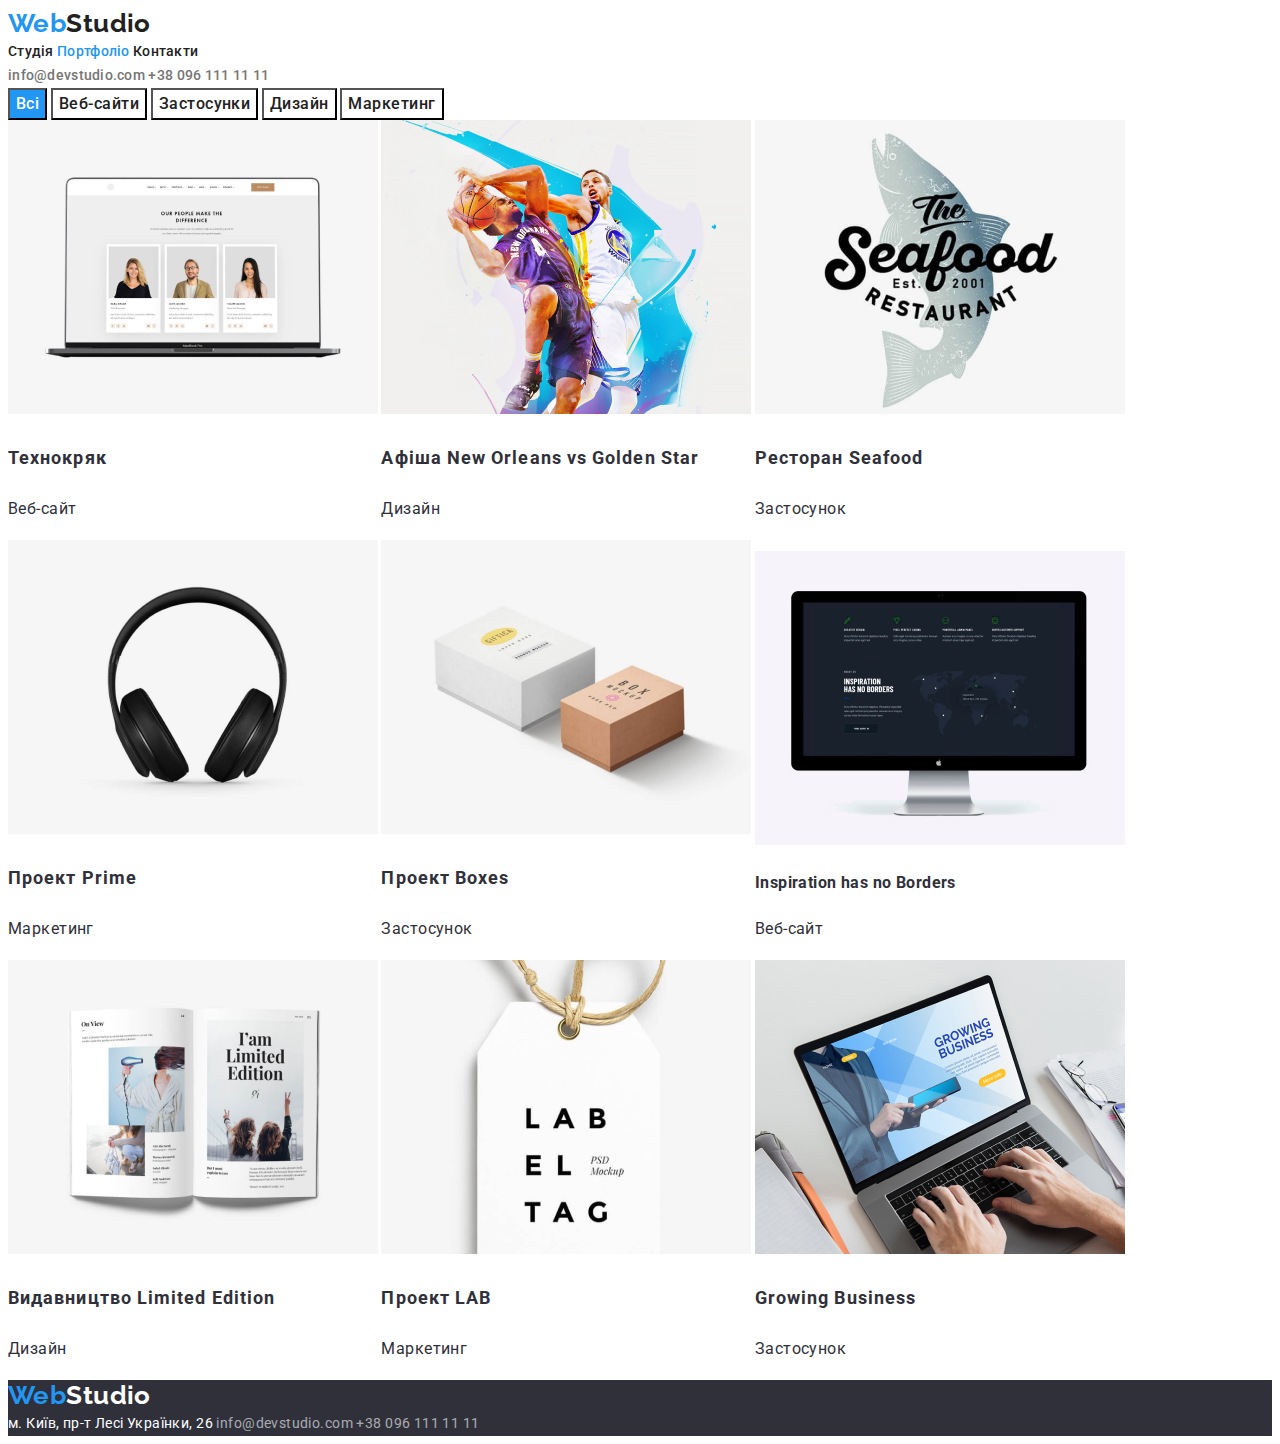
==== portfolio.html @ 7105c2e7 "Initial commit" ====
<!DOCTYPE html>
<html lang="uk">
<head>
    <meta charset="UTF-8">
    <meta http-equiv="X-UA-Compatible" content="IE=edge">
    <meta name="viewport" content="width=device-width, initial-scale=1.0">
    <title>Portfolio</title>
    <link href="https://fonts.googleapis.com/css2?family=Raleway:wght@700&family=Roboto:wght@400;500;700;900&display=swap" rel="stylesheet">
    <link rel="stylesheet" href="./css/styles.css">
</head>
<body>
    <header class="header">
        <!-- Навігація -->
        <nav class="nav">
            <a href="./index.html" class="logo">Web<span class="black-logo">Studio</span></a>
            <ul class="nav-ul ul-list">
                <li><a href="./index.html"  class="link nav-link">Студія</a></li>
                <li><a href="./portfolio.html" class="link nav-link curent-page">Портфоліо</a></li>
                <li><a href="" class="link nav-link">Контакти</a></li>
            </ul>
        </nav>
        <!-- Контакти -->
        <ul class="header-contacts">
            <li><a href="mailto:info@devstudio.com" class="link header-contact-link link">info@devstudio.com</a></li>
            <li><a href="tel:+380961111111" class="link header-contact-link">+38 096 111 11 11</a></li>   
        </ul>
    </header>
    <main>
        <section class="catalog">
            <h1 class="visually-hidden">Заголовок1</h1>
            <ul>
                <li><button type="button" class="button curent-filter">Всі</button></li>
                <li><button type="button" class="button">Веб-сайти</button></li>
                <li><button type="button" class="button">Застосунки</button></li>
                <li><button type="button" class="button">Дизайн</button></li>
                <li><button type="button" class="button">Маркетинг</button></li>
            </ul>

        <!-- Каталог -->
            <h2 class="visually-hidden">Заголовок 2</h2>
            <ul>
                    <li>
                        <a href="" class="link catalog-link">
                            <img src="./images/portfolio/Технокряк.jpg" alt="Фото проекту" width="370" height="294">
                            <h3 class ="catalog-title">Технокряк</h3>
                            <p class="catalog-type">Веб-сайт</p>
                        </a>
                    </li>
                
                    <li>
                        <a href="" class="link catalog-link">
                            <img src="./images/portfolio/ПостерNewOrleanVsGoldenStar.jpg" alt="Фото проекту"  width="370" height="294">
                            <h3 class ="catalog-title">Афіша New Orleans vs Golden Star</h3>
                            <p class="catalog-type">Дизайн</p>
                        </a>
                    </li>
               
                
                    <li>
                        <a href="" class="link catalog-link">
                            <img src="./images/portfolio/РесторанSeafood.jpg" alt="Фото проекту" width="370" height="294">
                            <h3 class ="catalog-title">Ресторан Seafood</h3>
                            <p class="catalog-type">Застосунок</p>
                        </a>
                    </li>
                

                
                    <li>
                        <a href="" class="link catalog-link">
                            <img src="./images/portfolio/ПроектPrime.jpg" alt="Фото проекту" width="370" height="294">
                            <h3 class="catalog-title">Проект Prime</h3>
                            <p class="catalog-type">Маркетинг</p>
                        </a>
                    </li>
                    <li>
                        <a href="" class="link catalog-link">
                            <img src="./images/portfolio/ПроектBoxes.jpg" alt="Фото проекту" width="370" height="294">
                            <h3 class="catalog-title">Проект Boxes</h3>
                            <p class="catalog-type">Застосунок</p>
                        </a>
                    </li>
                

                
                    <li>
                        <a href="" class="link catalog-link">
                            <img src="./images/portfolio/InspirationHasNoBorders.jpg" alt="Фото проекту" width="370" height="294">
                            <h3 class="catalog-tittle">Inspiration has no Borders</h3>
                            <p class="catalog-type">Веб-сайт</p>
                        </a>
                    </li>
                
                    <li>
                        <a href="" class="link catalog-link">
                            <img src="./images/portfolio/ИзданиеLimitedEdition.jpg" alt="Фото проекту" width="370" height="294">
                            <h3 class ="catalog-title">Видавництво Limited Edition</h3>
                            <p class="catalog-type">Дизайн</p>
                        </a>
                    </li>
                
                    <li>
                        <a href="" class="link catalog-link">
                            <img src="./images/portfolio/ПроектLAB.jpg" alt="Фото проекту" width="370" height="294">
                            <h3 class="catalog-title">Проект LAB</h3>
                            <p class="catalog-type">Маркетинг</p>
                        </a>
                    </li>
                
                    <li>
                        <a href="" class="link catalog-link">
                            <img src="./images/portfolio/GrowingBusiness.jpg" alt="Фото проекту">
                            <h3 class ="catalog-title">Growing Business</h3>
                            <p class="catalog-type">Застосунок</p>
                       </a>
                    </li>

            </ul>
        </section>
    </main>
    <!-- Адреси -->
    <footer class="footer">
        <a href="./index.html" class="logo">Web<span class="white-logo">Studio</span></a>
        <address>
            <ul class = "">
                <li>
                    <a href="https://goo.gl/maps/piqngm7oDQpEDh6u6" target="_blank" rel="noopener nofollow noreferrer" class="link map-link">
                        м. Київ, пр-т Лесі Українки, 26
                    </a>
                </li>

                <li>
                    <a href="mailto:info@devstudio.com" class="link contact-link">info@devstudio.com</a>
                </li>

                <li>
                    <a href="tel:+380961111111" class="link contact-link">+38 096 111 11 11</a>
                </li>
                
            </ul>    
        </address>
    </footer> 
</body>
</html>
---- css/styles.css ----
/* Maim colors

white #FFFFFF;
accente-color #2196F3; 

--Background--
bg-primary-color #E5E5E5;
bg-secondery-color #F5F4FA; 

--Text--
text-secondery-color #212121;
text-primary-color #757575;
text-contacts-color rgba(255, 255, 255, 0.6);

main font-family: Roboto, sans-serif;
logo font-family Raleway;

*/
/* Standart style */
:root {
  --white: #ffffff;
  --accente-color: #2196f3;
  --bg-bright-color: #ffffff;
  --bg-dim-color: #f5f4fa;
  --bg-primary-color: #2f303a;
  --text-secondery-color: #212121;
  --text-primary-color: #757575;
  --text-contacts-color: rgba(255, 255, 255, 0.6);
}
/* def ul-list */
ul {
  list-style: none;
  margin: 0;
  padding: 0;
}

li {
  display: inline-block;
}

body {
  background-color: var(--bg-bright-color);
  color: var(--text-primary-color);

  font-family: 'Roboto', sans-serif;
  font-weight: 400;
  font-size: 14px;
  line-height: 1.71;
  letter-spacing: 0.03em;
}

.no-margin {
  margin: 0;
}

/* footer */
.footer {
  background: var(--bg-primary-color);
}
.visually-hidden {
  position: absolute;
  width: 1px;
  height: 1px;
  margin: -1px;
  border: 0;
  padding: 0;

  white-space: nowrap;
  clip-path: inset(100%);
  clip: rect(0 0 0 0);
  overflow: hidden;
}

/* Text */
.section-title {
  color: var(--text-secondery-color);
  font-size: 36px;
  line-height: 1.16;
  text-align: center;
}

/* Links */
.link {
  text-decoration: none;
  font-weight: inherit;
  font-style: normal;
  display: inline-block;
}
.link:focus,
.link:hover {
  color: var(--accente-color);
}

/* Contact links */
.contact-link {
  color: var(--text-contacts-color);
  font-size: 14px;
  line-height: inherit;
  letter-spacing: 0.03em;
}
.contact-link:hover,
.contact-link:focus {
  color: var(--accente-color);
}
.header-contact-link {
  color: var(--text-primary-color);
  font-weight: 500;
  line-height: 1.14;
  letter-spacing: 0.02em;
}

.map-link {
  color: var(--white);
}

.map-link:hover,
.map-link:focus {
  color: var(--white);
}

/* Navigation */
.nav-link {
  color: var(--text-secondery-color);
  font-weight: 500;
  line-height: 1.14;
  letter-spacing: 0.02em;
}
.curent-page {
  color: var(--accente-color);
}

/* logo */
.logo {
  color: #2196f3;
  text-decoration: none;

  font-size: 26px;
  line-height: 1.2;
  font-weight: 700;
  font-family: 'Raleway', sans-serif;
}
.black-logo {
  color: var(--text-secondery-color);
}
.white-logo {
  color: var(--white);
}

.logo:hover,
.logo:focus {
  color: var(--accente-color);
}

/* Buttons */
.button {
  background: var(--bg-bright-color);
  color: var(--text-secondery-color);
  font-weight: 500;
  font-family: inherit;
  font-size: 16px;
  line-height: 1.62;
  cursor: pointer;
  text-align: center;
  letter-spacing: 0.03em;
}
.button:hover,
.button:focus {
  background: var(--accente-color);
  color: var(--white);
}
.accente-button {
  background: var(--accente-color);
  color: var(--bg-bright-color);
}
.accente-button:focus,
.accente-button:hover {
  background: var(--bg-bright-color);
  color: var(--accente-color);
}
.order-button {
  font-weight: 700;
  line-height: 1.88;
  letter-spacing: 0.06em;

  display: flex;
  align-items: center;
  text-align: center;
  margin: 0 auto;
}

/* index.html style */

/*sections background */
.bg-bright {
  background: var(--bg-bright-color);
}

.bg-dim {
  background: var(--bg-dim-color);
}

/* Section one Buisnes solution */
.buisnes-solution {
  background: var(--bg-primary-color);
}
.buisnes-solution-title {
  color: var(--white);
  font-size: 44px;
  line-height: 1.36;
  text-align: center;
  letter-spacing: 0.06em;
  text-transform: uppercase;
}
.why-us-title {
  color: var(--text-secondery-color);
  font-size: 14px;
  text-transform: uppercase;
  text-align: center;
}
.team-disc {
  font-size: 16px;
  line-height: 1.18;
  text-align: center;
}
.team-title {
  color: var(--text-secondery-color);
  font-size: 16px;
  line-height: 1.18;
  text-align: center;
}

/* portfolio.html */

.catalog-link {
  color: var(--bg-primary-color);
}
.catalog-link:focus,
.catalog-link:hover {
  color: var(--bg-primary-color);
  text-decoration: underline;
}
.curent-filter {
  background: var(--accente-color);
  color: var(--bg-bright-color);
}
.catalog-type {
  font-size: 16px;
  line-height: 1.88;
}
.catalog-title {
  font-size: 18px;
  line-height: 2;
  letter-spacing: 0.06em;
}

.container {
  max-width: 1170px;
  margin: 0 auto;
  padding-left: 15px;
  padding-right: 15px;
}

.nav-flex {
  display: flex;
  justify-self: center;
  align-items: flex-end;
}
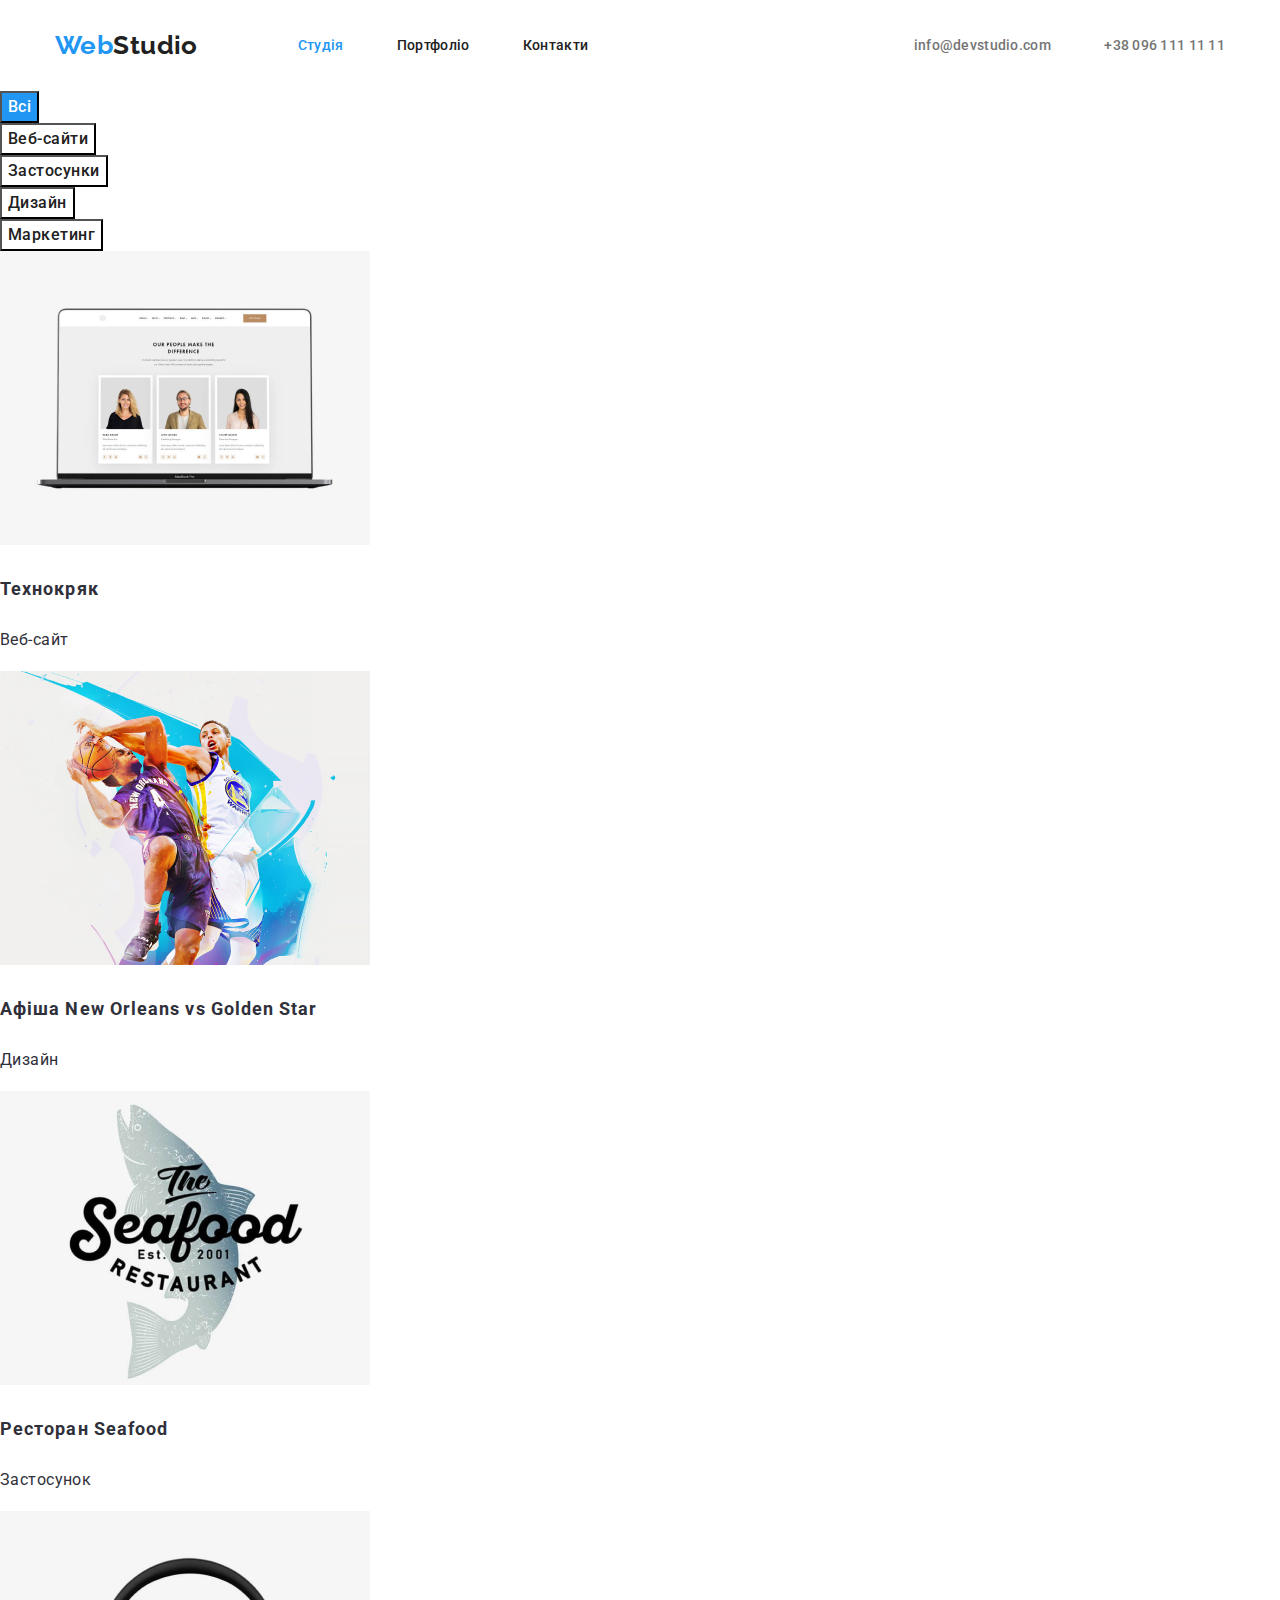
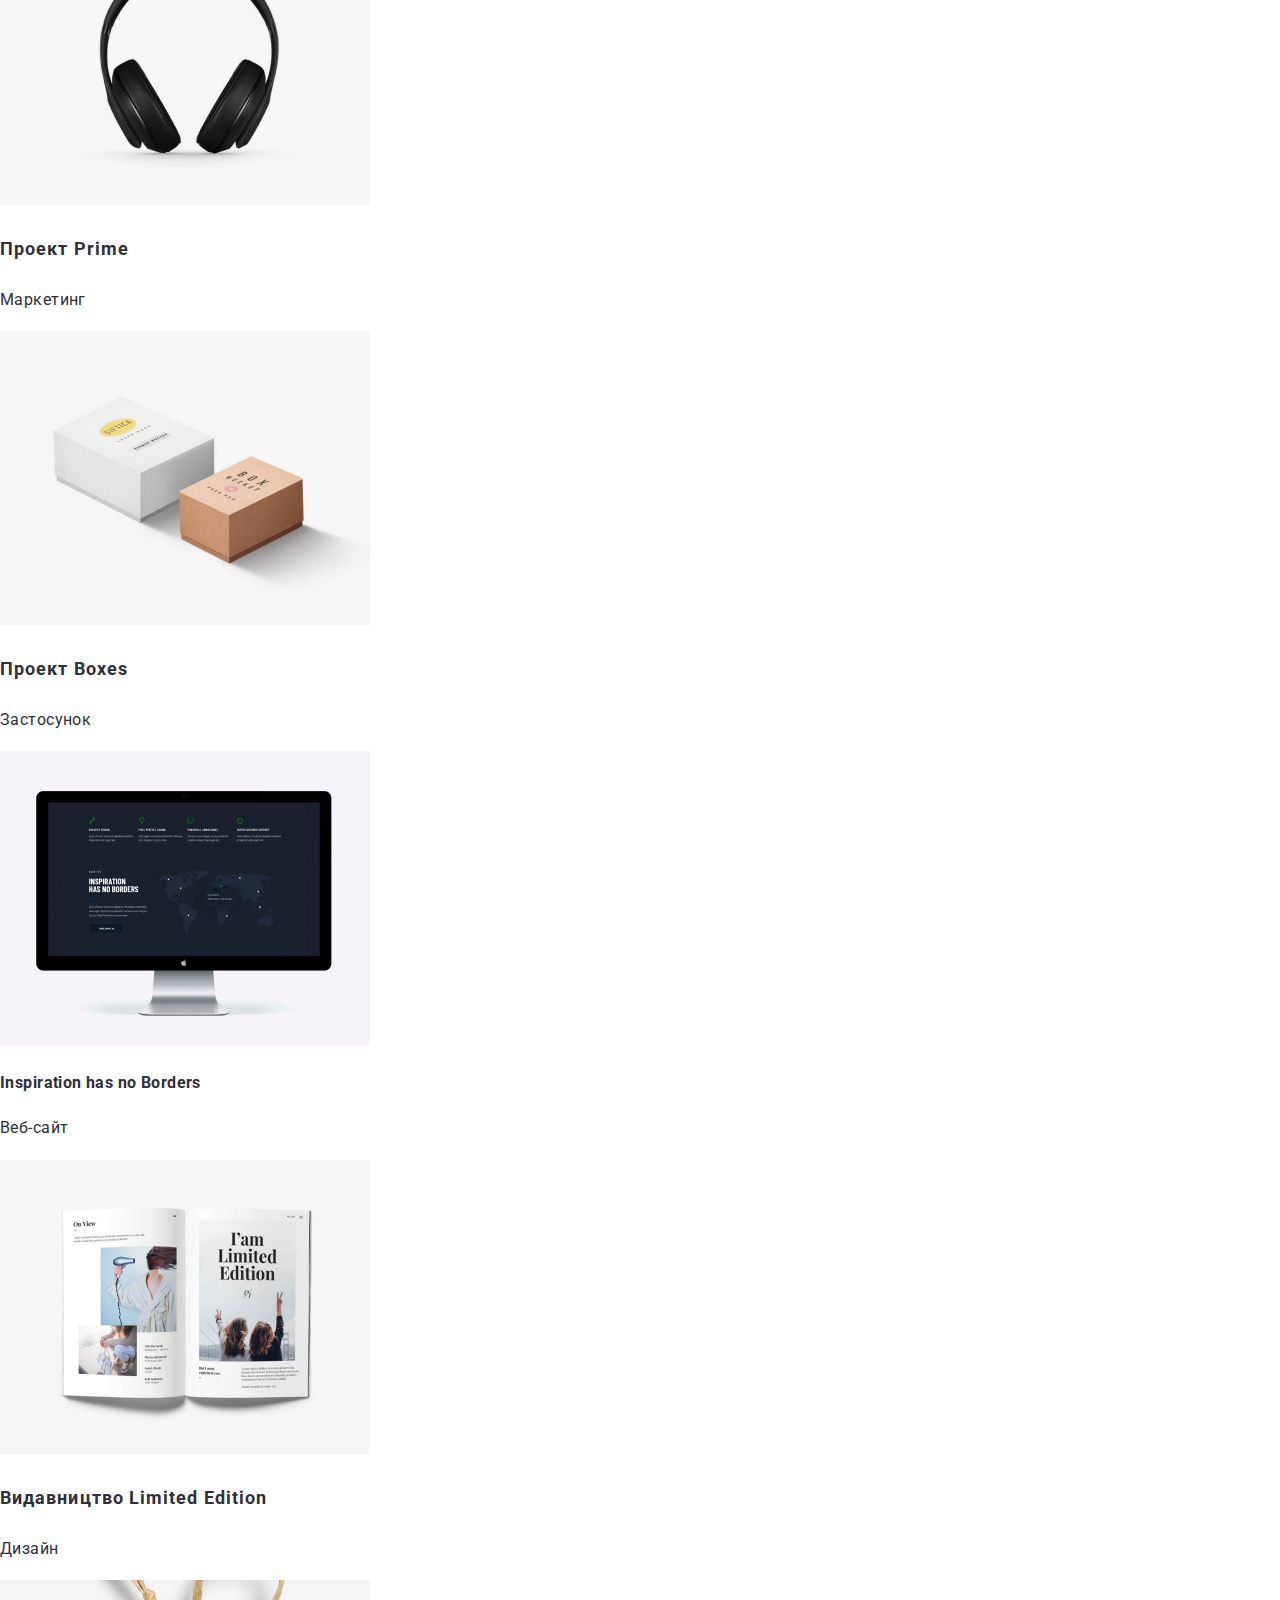
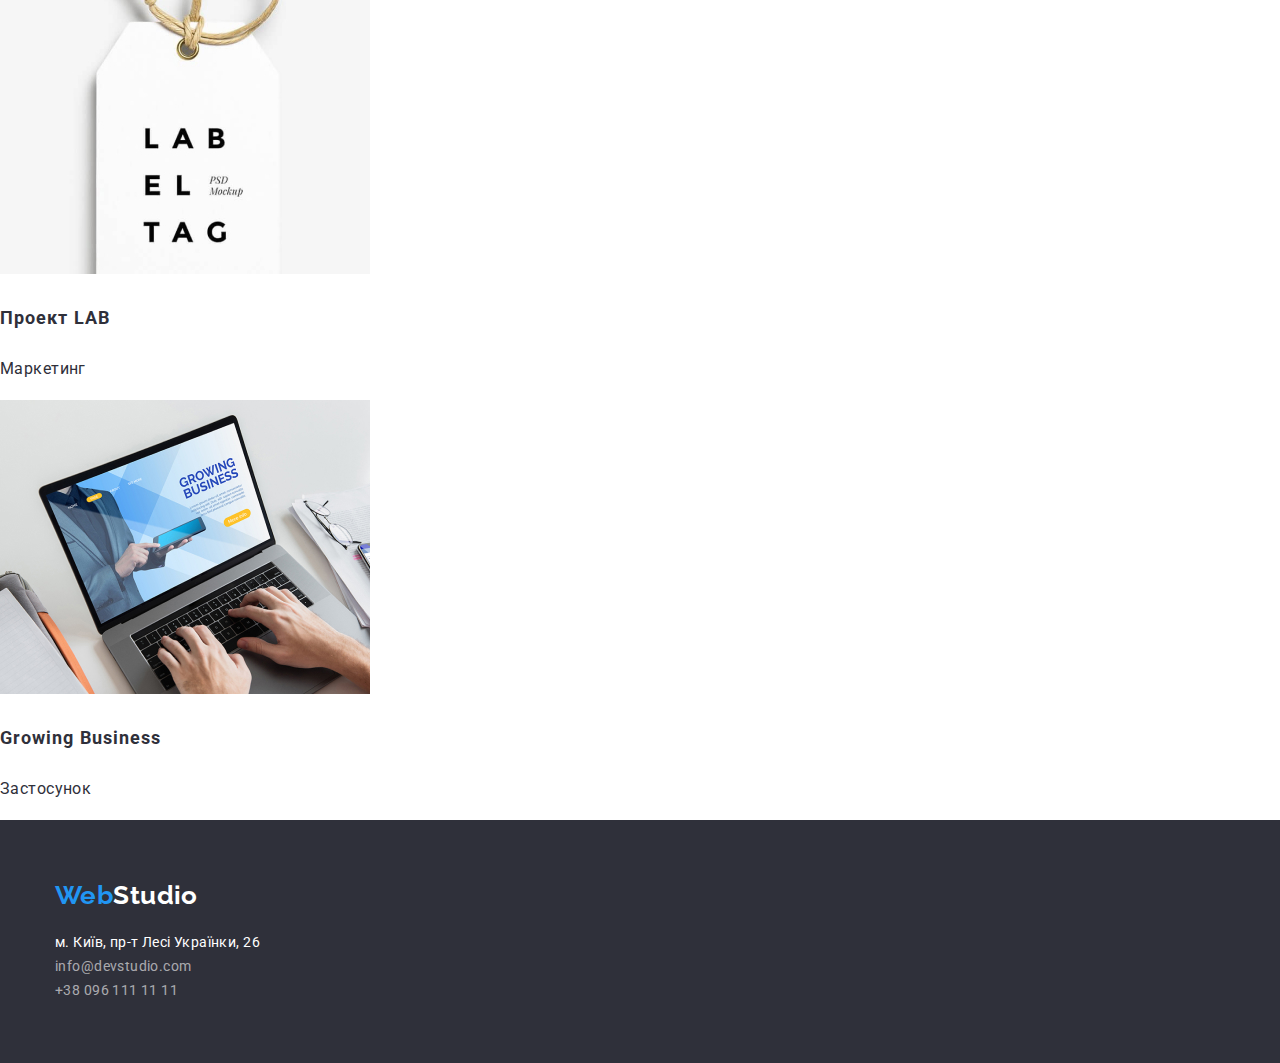
==== commit c0fd06a1: "Add: .feature-item .what-we-do-list footer-logo" ====
--- a/portfolio.html
+++ b/portfolio.html
@@ -1,144 +1,200 @@
 <!DOCTYPE html>
 <html lang="uk">
-<head>
-    <meta charset="UTF-8">
-    <meta http-equiv="X-UA-Compatible" content="IE=edge">
-    <meta name="viewport" content="width=device-width, initial-scale=1.0">
-    <title>Portfolio</title>
-    <link href="https://fonts.googleapis.com/css2?family=Raleway:wght@700&family=Roboto:wght@400;500;700;900&display=swap" rel="stylesheet">
-    <link rel="stylesheet" href="./css/styles.css">
-</head>
-<body>
+  <head>
+    <meta charset="UTF-8" />
+    <meta http-equiv="X-UA-Compatible" content="IE=edge" />
+    <meta name="viewport" content="width=device-width, initial-scale=1.0" />
+    <title>WebStudio</title>
+    <link rel="stylesheet" href="./css/normalize.css" />
+    <link
+      href="https://fonts.googleapis.com/css2?family=Raleway:wght@700&family=Roboto:wght@400;500;700;900&display=swap"
+      rel="stylesheet"
+    />
+    <link rel="stylesheet" href="./css/styles.css" />
+  </head>
+  <body>
     <header class="header">
-        <!-- Навігація -->
-        <nav class="nav">
-            <a href="./index.html" class="logo">Web<span class="black-logo">Studio</span></a>
-            <ul class="nav-ul ul-list">
-                <li><a href="./index.html"  class="link nav-link">Студія</a></li>
-                <li><a href="./portfolio.html" class="link nav-link curent-page">Портфоліо</a></li>
-                <li><a href="" class="link nav-link">Контакти</a></li>
-            </ul>
+      <!-- Навігація -->
+      <div class="container header-flex">
+        <nav class="nav nav-flex">
+          <a href="./index.html" class="logo">Web<span class="black-logo">Studio</span></a>
+          <ul class="nav-ul ul-list">
+            <li class="inline">
+              <a href="./index.html" class="link curent-page nav-link">Студія</a>
+            </li>
+            <li class="inline"><a href="./portfolio.html" class="link nav-link">Портфоліо</a></li>
+            <li class="inline"><a href="" class="link nav-link">Контакти</a></li>
+          </ul>
         </nav>
         <!-- Контакти -->
         <ul class="header-contacts">
-            <li><a href="mailto:info@devstudio.com" class="link header-contact-link link">info@devstudio.com</a></li>
-            <li><a href="tel:+380961111111" class="link header-contact-link">+38 096 111 11 11</a></li>   
+          <li class="inline">
+            <a href="mailto:info@devstudio.com" class="link header-contact-link link"
+              >info@devstudio.com</a
+            >
+          </li>
+          <li class="inline">
+            <a href="tel:+380961111111" class="link header-contact-link">+38 096 111 11 11</a>
+          </li>
         </ul>
+      </div>
     </header>
     <main>
-        <section class="catalog">
-            <h1 class="visually-hidden">Заголовок1</h1>
-            <ul>
-                <li><button type="button" class="button curent-filter">Всі</button></li>
-                <li><button type="button" class="button">Веб-сайти</button></li>
-                <li><button type="button" class="button">Застосунки</button></li>
-                <li><button type="button" class="button">Дизайн</button></li>
-                <li><button type="button" class="button">Маркетинг</button></li>
-            </ul>
+      <section class="catalog">
+        <h1 class="visually-hidden">Заголовок1</h1>
+        <ul>
+          <li><button type="button" class="button curent-filter">Всі</button></li>
+          <li><button type="button" class="button">Веб-сайти</button></li>
+          <li><button type="button" class="button">Застосунки</button></li>
+          <li><button type="button" class="button">Дизайн</button></li>
+          <li><button type="button" class="button">Маркетинг</button></li>
+        </ul>
 
         <!-- Каталог -->
-            <h2 class="visually-hidden">Заголовок 2</h2>
-            <ul>
-                    <li>
-                        <a href="" class="link catalog-link">
-                            <img src="./images/portfolio/Технокряк.jpg" alt="Фото проекту" width="370" height="294">
-                            <h3 class ="catalog-title">Технокряк</h3>
-                            <p class="catalog-type">Веб-сайт</p>
-                        </a>
-                    </li>
-                
-                    <li>
-                        <a href="" class="link catalog-link">
-                            <img src="./images/portfolio/ПостерNewOrleanVsGoldenStar.jpg" alt="Фото проекту"  width="370" height="294">
-                            <h3 class ="catalog-title">Афіша New Orleans vs Golden Star</h3>
-                            <p class="catalog-type">Дизайн</p>
-                        </a>
-                    </li>
-               
-                
-                    <li>
-                        <a href="" class="link catalog-link">
-                            <img src="./images/portfolio/РесторанSeafood.jpg" alt="Фото проекту" width="370" height="294">
-                            <h3 class ="catalog-title">Ресторан Seafood</h3>
-                            <p class="catalog-type">Застосунок</p>
-                        </a>
-                    </li>
-                
-
-                
-                    <li>
-                        <a href="" class="link catalog-link">
-                            <img src="./images/portfolio/ПроектPrime.jpg" alt="Фото проекту" width="370" height="294">
-                            <h3 class="catalog-title">Проект Prime</h3>
-                            <p class="catalog-type">Маркетинг</p>
-                        </a>
-                    </li>
-                    <li>
-                        <a href="" class="link catalog-link">
-                            <img src="./images/portfolio/ПроектBoxes.jpg" alt="Фото проекту" width="370" height="294">
-                            <h3 class="catalog-title">Проект Boxes</h3>
-                            <p class="catalog-type">Застосунок</p>
-                        </a>
-                    </li>
-                
-
-                
-                    <li>
-                        <a href="" class="link catalog-link">
-                            <img src="./images/portfolio/InspirationHasNoBorders.jpg" alt="Фото проекту" width="370" height="294">
-                            <h3 class="catalog-tittle">Inspiration has no Borders</h3>
-                            <p class="catalog-type">Веб-сайт</p>
-                        </a>
-                    </li>
-                
-                    <li>
-                        <a href="" class="link catalog-link">
-                            <img src="./images/portfolio/ИзданиеLimitedEdition.jpg" alt="Фото проекту" width="370" height="294">
-                            <h3 class ="catalog-title">Видавництво Limited Edition</h3>
-                            <p class="catalog-type">Дизайн</p>
-                        </a>
-                    </li>
-                
-                    <li>
-                        <a href="" class="link catalog-link">
-                            <img src="./images/portfolio/ПроектLAB.jpg" alt="Фото проекту" width="370" height="294">
-                            <h3 class="catalog-title">Проект LAB</h3>
-                            <p class="catalog-type">Маркетинг</p>
-                        </a>
-                    </li>
-                
-                    <li>
-                        <a href="" class="link catalog-link">
-                            <img src="./images/portfolio/GrowingBusiness.jpg" alt="Фото проекту">
-                            <h3 class ="catalog-title">Growing Business</h3>
-                            <p class="catalog-type">Застосунок</p>
-                       </a>
-                    </li>
-
-            </ul>
-        </section>
+        <h2 class="visually-hidden">Заголовок 2</h2>
+        <ul>
+          <li>
+            <a href="" class="link catalog-link">
+              <img
+                src="./images/portfolio/Технокряк.jpg"
+                alt="Фото проекту"
+                width="370"
+                height="294"
+              />
+              <h3 class="catalog-title">Технокряк</h3>
+              <p class="catalog-type">Веб-сайт</p>
+            </a>
+          </li>
+
+          <li>
+            <a href="" class="link catalog-link">
+              <img
+                src="./images/portfolio/ПостерNewOrleanVsGoldenStar.jpg"
+                alt="Фото проекту"
+                width="370"
+                height="294"
+              />
+              <h3 class="catalog-title">Афіша New Orleans vs Golden Star</h3>
+              <p class="catalog-type">Дизайн</p>
+            </a>
+          </li>
+
+          <li>
+            <a href="" class="link catalog-link">
+              <img
+                src="./images/portfolio/РесторанSeafood.jpg"
+                alt="Фото проекту"
+                width="370"
+                height="294"
+              />
+              <h3 class="catalog-title">Ресторан Seafood</h3>
+              <p class="catalog-type">Застосунок</p>
+            </a>
+          </li>
+
+          <li>
+            <a href="" class="link catalog-link">
+              <img
+                src="./images/portfolio/ПроектPrime.jpg"
+                alt="Фото проекту"
+                width="370"
+                height="294"
+              />
+              <h3 class="catalog-title">Проект Prime</h3>
+              <p class="catalog-type">Маркетинг</p>
+            </a>
+          </li>
+          <li>
+            <a href="" class="link catalog-link">
+              <img
+                src="./images/portfolio/ПроектBoxes.jpg"
+                alt="Фото проекту"
+                width="370"
+                height="294"
+              />
+              <h3 class="catalog-title">Проект Boxes</h3>
+              <p class="catalog-type">Застосунок</p>
+            </a>
+          </li>
+
+          <li>
+            <a href="" class="link catalog-link">
+              <img
+                src="./images/portfolio/InspirationHasNoBorders.jpg"
+                alt="Фото проекту"
+                width="370"
+                height="294"
+              />
+              <h3 class="catalog-tittle">Inspiration has no Borders</h3>
+              <p class="catalog-type">Веб-сайт</p>
+            </a>
+          </li>
+
+          <li>
+            <a href="" class="link catalog-link">
+              <img
+                src="./images/portfolio/ИзданиеLimitedEdition.jpg"
+                alt="Фото проекту"
+                width="370"
+                height="294"
+              />
+              <h3 class="catalog-title">Видавництво Limited Edition</h3>
+              <p class="catalog-type">Дизайн</p>
+            </a>
+          </li>
+
+          <li>
+            <a href="" class="link catalog-link">
+              <img
+                src="./images/portfolio/ПроектLAB.jpg"
+                alt="Фото проекту"
+                width="370"
+                height="294"
+              />
+              <h3 class="catalog-title">Проект LAB</h3>
+              <p class="catalog-type">Маркетинг</p>
+            </a>
+          </li>
+
+          <li>
+            <a href="" class="link catalog-link">
+              <img src="./images/portfolio/GrowingBusiness.jpg" alt="Фото проекту" />
+              <h3 class="catalog-title">Growing Business</h3>
+              <p class="catalog-type">Застосунок</p>
+            </a>
+          </li>
+        </ul>
+      </section>
     </main>
     <!-- Адреси -->
     <footer class="footer">
-        <a href="./index.html" class="logo">Web<span class="white-logo">Studio</span></a>
+      <div class="container">
+        <a href="./index.html" class="logo footer-logo"
+          >Web<span class="white-logo">Studio</span></a
+        >
         <address>
-            <ul class = "">
-                <li>
-                    <a href="https://goo.gl/maps/piqngm7oDQpEDh6u6" target="_blank" rel="noopener nofollow noreferrer" class="link map-link">
-                        м. Київ, пр-т Лесі Українки, 26
-                    </a>
-                </li>
-
-                <li>
-                    <a href="mailto:info@devstudio.com" class="link contact-link">info@devstudio.com</a>
-                </li>
-
-                <li>
-                    <a href="tel:+380961111111" class="link contact-link">+38 096 111 11 11</a>
-                </li>
-                
-            </ul>    
+          <ul class="">
+            <li class="address-item">
+              <a
+                href="https://goo.gl/maps/piqngm7oDQpEDh6u6"
+                target="_blank"
+                rel="noopener nofollow noreferrer"
+                class="link map-link"
+              >
+                м. Київ, пр-т Лесі Українки, 26
+              </a>
+            </li>
+
+            <li class="address-ite">
+              <a href="mailto:info@devstudio.com" class="link contact-link">info@devstudio.com</a>
+            </li>
+
+            <li class="address-item">
+              <a href="tel:+380961111111" class="link contact-link">+38 096 111 11 11</a>
+            </li>
+          </ul>
         </address>
-    </footer> 
-</body>
-</html>+      </div>
+    </footer>
+  </body>
+</html>
--- a/css/styles.css
+++ b/css/styles.css
@@ -34,7 +34,7 @@
   padding: 0;
 }
 
-li {
+.inline {
   display: inline-block;
 }
 
@@ -49,13 +49,18 @@
   letter-spacing: 0.03em;
 }
 
+.header {
+  padding-top: 30px;
+  padding-bottom: 30px;
+}
 .no-margin {
   margin: 0;
 }
-
 /* footer */
 .footer {
   background: var(--bg-primary-color);
+  padding-top: 60px;
+  padding-bottom: 60px;
 }
 .visually-hidden {
   position: absolute;
@@ -77,6 +82,8 @@
   font-size: 36px;
   line-height: 1.16;
   text-align: center;
+
+  margin-bottom: 50px;
 }
 
 /* Links */
@@ -100,13 +107,15 @@
 }
 .contact-link:hover,
 .contact-link:focus {
-  color: var(--accente-color);
+  color: var(--text-contacts-color);
 }
 .header-contact-link {
   color: var(--text-primary-color);
   font-weight: 500;
   line-height: 1.14;
   letter-spacing: 0.02em;
+
+  margin-left: 50px;
 }
 
 .map-link {
@@ -124,6 +133,8 @@
   font-weight: 500;
   line-height: 1.14;
   letter-spacing: 0.02em;
+
+  margin-left: 50px;
 }
 .curent-page {
   color: var(--accente-color);
@@ -138,6 +149,8 @@
   line-height: 1.2;
   font-weight: 700;
   font-family: 'Raleway', sans-serif;
+
+  margin-right: 50px;
 }
 .black-logo {
   color: var(--text-secondery-color);
@@ -182,10 +195,15 @@
   line-height: 1.88;
   letter-spacing: 0.06em;
 
+  border-color: transparent;
+  border-radius: 8px;
   display: flex;
   align-items: center;
   text-align: center;
+
   margin: 0 auto;
+  margin-top: 45px;
+  padding: 15px 32px;
 }
 
 /* index.html style */
@@ -193,15 +211,21 @@
 /*sections background */
 .bg-bright {
   background: var(--bg-bright-color);
+  padding-top: 95px;
+  padding-bottom: 95px;
 }
 
 .bg-dim {
   background: var(--bg-dim-color);
+  padding-top: 95px;
+  padding-bottom: 95px;
 }
 
 /* Section one Buisnes solution */
 .buisnes-solution {
   background: var(--bg-primary-color);
+  padding-top: 200px;
+  padding-bottom: 200px;
 }
 .buisnes-solution-title {
   color: var(--white);
@@ -210,12 +234,18 @@
   text-align: center;
   letter-spacing: 0.06em;
   text-transform: uppercase;
+
+  max-width: 600px;
+  margin: 0 auto;
+}
+.why-us {
+  padding-bottom: 94px;
 }
 .why-us-title {
   color: var(--text-secondery-color);
   font-size: 14px;
   text-transform: uppercase;
-  text-align: center;
+  text-align: left;
 }
 .team-disc {
   font-size: 16px;
@@ -262,6 +292,32 @@
 
 .nav-flex {
   display: flex;
-  justify-self: center;
-  align-items: flex-end;
-}
+  justify-self: flex-start;
+  align-items: center;
+}
+
+.header-flex {
+  display: flex;
+  align-items: center;
+  justify-content: space-between;
+}
+
+.feature-item + .feature-item {
+  margin-left: 30px;
+}
+
+.feature-list {
+  display: flex;
+  align-items: stretch;
+  justify-content: space-between;
+}
+.what-we-do-list {
+  display: flex;
+  align-items: center;
+  justify-content: space-between;
+}
+
+.footer-logo {
+  display: inline-block;
+  margin-bottom: 20px;
+}
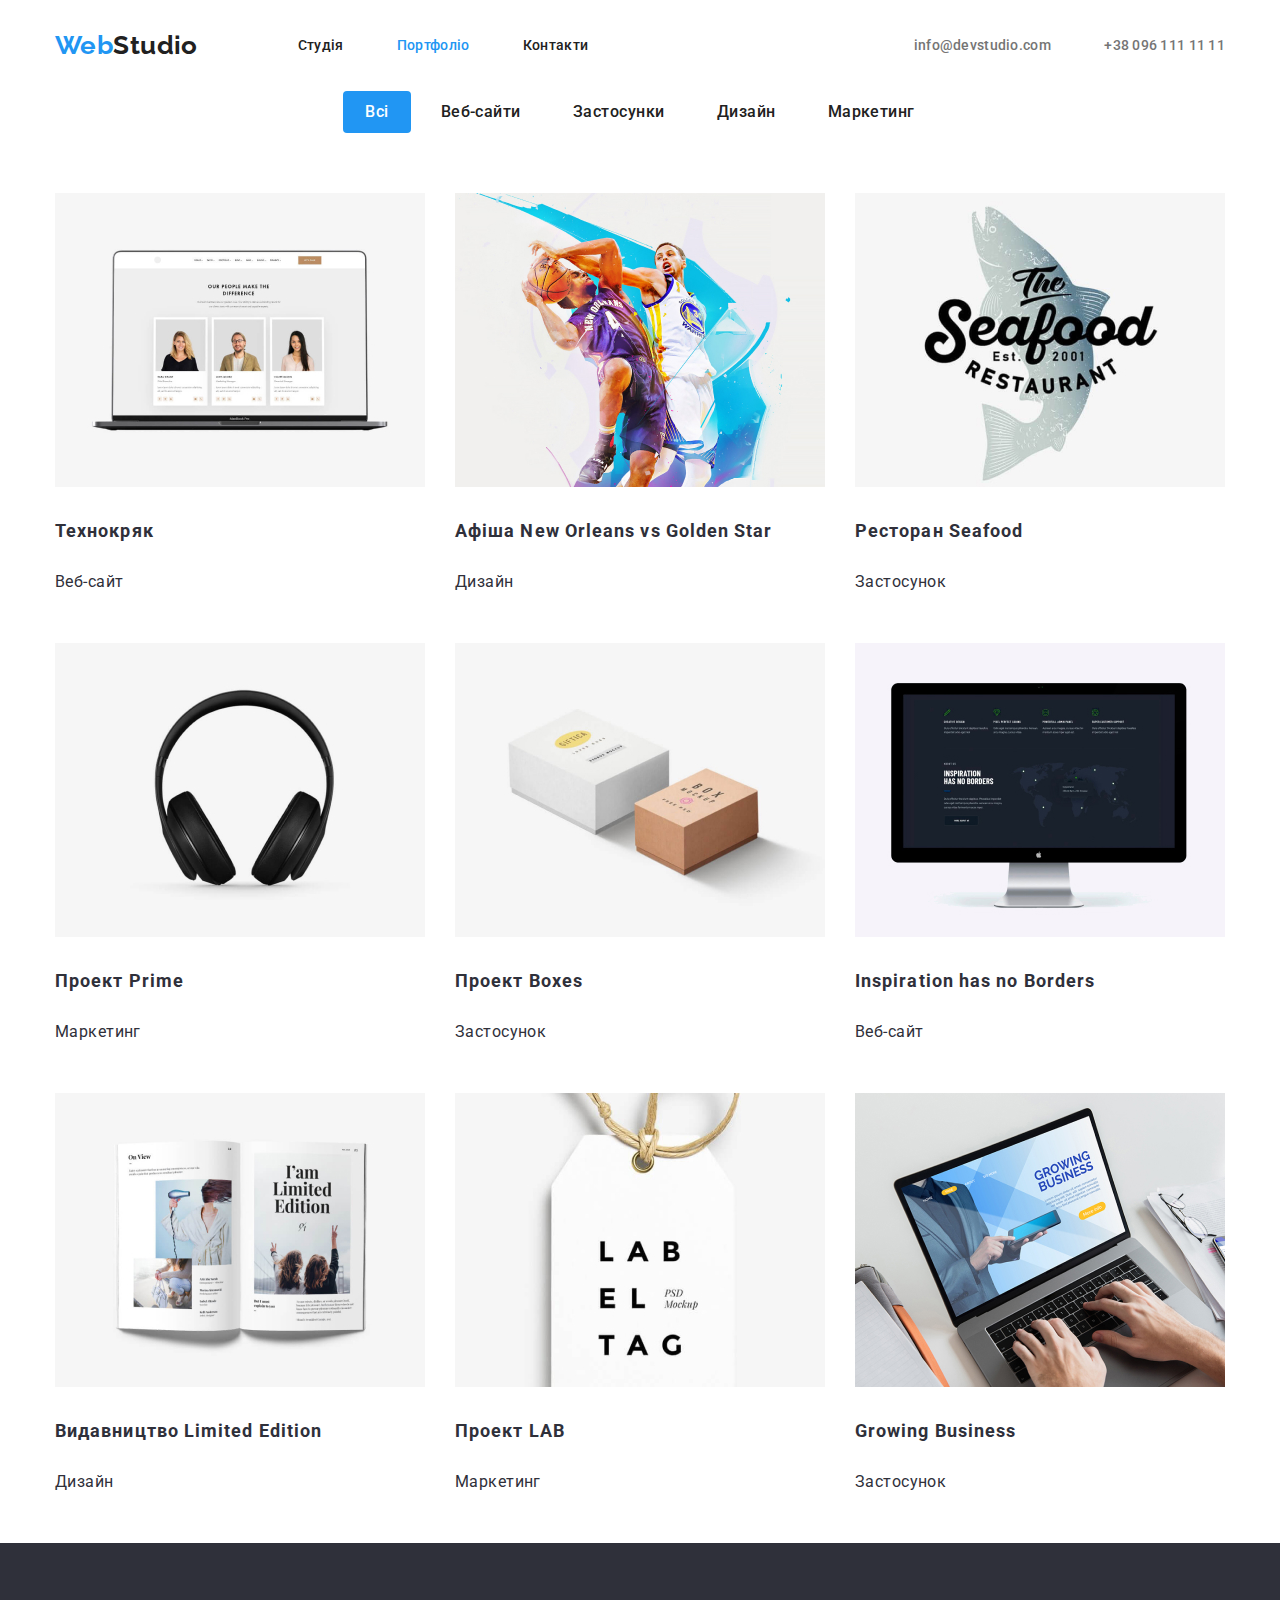
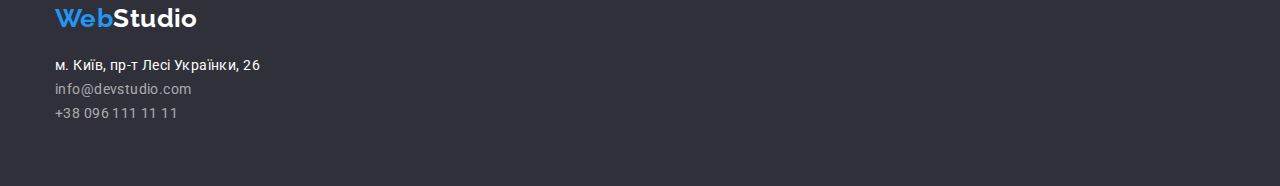
==== commit 3df22587: "Done: portfolio" ====
--- a/portfolio.html
+++ b/portfolio.html
@@ -20,9 +20,11 @@
           <a href="./index.html" class="logo">Web<span class="black-logo">Studio</span></a>
           <ul class="nav-ul ul-list">
             <li class="inline">
-              <a href="./index.html" class="link curent-page nav-link">Студія</a>
-            </li>
-            <li class="inline"><a href="./portfolio.html" class="link nav-link">Портфоліо</a></li>
+              <a href="./index.html" class="link nav-link">Студія</a>
+            </li>
+            <li class="inline">
+              <a href="./portfolio.html" class="link nav-link curent-page">Портфоліо</a>
+            </li>
             <li class="inline"><a href="" class="link nav-link">Контакти</a></li>
           </ul>
         </nav>
@@ -41,129 +43,141 @@
     </header>
     <main>
       <section class="catalog">
-        <h1 class="visually-hidden">Заголовок1</h1>
-        <ul>
-          <li><button type="button" class="button curent-filter">Всі</button></li>
-          <li><button type="button" class="button">Веб-сайти</button></li>
-          <li><button type="button" class="button">Застосунки</button></li>
-          <li><button type="button" class="button">Дизайн</button></li>
-          <li><button type="button" class="button">Маркетинг</button></li>
-        </ul>
-
-        <!-- Каталог -->
-        <h2 class="visually-hidden">Заголовок 2</h2>
-        <ul>
-          <li>
-            <a href="" class="link catalog-link">
-              <img
-                src="./images/portfolio/Технокряк.jpg"
-                alt="Фото проекту"
-                width="370"
-                height="294"
-              />
-              <h3 class="catalog-title">Технокряк</h3>
-              <p class="catalog-type">Веб-сайт</p>
-            </a>
-          </li>
-
-          <li>
-            <a href="" class="link catalog-link">
-              <img
-                src="./images/portfolio/ПостерNewOrleanVsGoldenStar.jpg"
-                alt="Фото проекту"
-                width="370"
-                height="294"
-              />
-              <h3 class="catalog-title">Афіша New Orleans vs Golden Star</h3>
-              <p class="catalog-type">Дизайн</p>
-            </a>
-          </li>
-
-          <li>
-            <a href="" class="link catalog-link">
-              <img
-                src="./images/portfolio/РесторанSeafood.jpg"
-                alt="Фото проекту"
-                width="370"
-                height="294"
-              />
-              <h3 class="catalog-title">Ресторан Seafood</h3>
-              <p class="catalog-type">Застосунок</p>
-            </a>
-          </li>
-
-          <li>
-            <a href="" class="link catalog-link">
-              <img
-                src="./images/portfolio/ПроектPrime.jpg"
-                alt="Фото проекту"
-                width="370"
-                height="294"
-              />
-              <h3 class="catalog-title">Проект Prime</h3>
-              <p class="catalog-type">Маркетинг</p>
-            </a>
-          </li>
-          <li>
-            <a href="" class="link catalog-link">
-              <img
-                src="./images/portfolio/ПроектBoxes.jpg"
-                alt="Фото проекту"
-                width="370"
-                height="294"
-              />
-              <h3 class="catalog-title">Проект Boxes</h3>
-              <p class="catalog-type">Застосунок</p>
-            </a>
-          </li>
-
-          <li>
-            <a href="" class="link catalog-link">
-              <img
-                src="./images/portfolio/InspirationHasNoBorders.jpg"
-                alt="Фото проекту"
-                width="370"
-                height="294"
-              />
-              <h3 class="catalog-tittle">Inspiration has no Borders</h3>
-              <p class="catalog-type">Веб-сайт</p>
-            </a>
-          </li>
-
-          <li>
-            <a href="" class="link catalog-link">
-              <img
-                src="./images/portfolio/ИзданиеLimitedEdition.jpg"
-                alt="Фото проекту"
-                width="370"
-                height="294"
-              />
-              <h3 class="catalog-title">Видавництво Limited Edition</h3>
-              <p class="catalog-type">Дизайн</p>
-            </a>
-          </li>
-
-          <li>
-            <a href="" class="link catalog-link">
-              <img
-                src="./images/portfolio/ПроектLAB.jpg"
-                alt="Фото проекту"
-                width="370"
-                height="294"
-              />
-              <h3 class="catalog-title">Проект LAB</h3>
-              <p class="catalog-type">Маркетинг</p>
-            </a>
-          </li>
-
-          <li>
-            <a href="" class="link catalog-link">
-              <img src="./images/portfolio/GrowingBusiness.jpg" alt="Фото проекту" />
-              <h3 class="catalog-title">Growing Business</h3>
-              <p class="catalog-type">Застосунок</p>
-            </a>
-          </li>
-        </ul>
+        <div class="container">
+          <h1 class="visually-hidden">Заголовок1</h1>
+          <ul class="filter-list">
+            <li class="inline filter-item">
+              <button type="button" class="button curent-filter">Всі</button>
+            </li>
+            <li class="inline filter-item">
+              <button type="button" class="button">Веб-сайти</button>
+            </li>
+            <li class="inline filter-item">
+              <button type="button" class="button">Застосунки</button>
+            </li>
+            <li class="inline filter-item">
+              <button type="button" class="button">Дизайн</button>
+            </li>
+            <li class="inline filter-item">
+              <button type="button" class="button">Маркетинг</button>
+            </li>
+          </ul>
+
+          <!-- Каталог -->
+          <h2 class="visually-hidden">Заголовок 2</h2>
+          <ul class="catalog-list">
+            <li class="inline catalog-item">
+              <a href="" class="link catalog-link">
+                <img
+                  src="./images/portfolio/Технокряк.jpg"
+                  alt="Фото проекту"
+                  width="370"
+                  height="294"
+                />
+                <h3 class="catalog-title">Технокряк</h3>
+                <p class="catalog-type">Веб-сайт</p>
+              </a>
+            </li>
+
+            <li class="inline catalog-item">
+              <a href="" class="link catalog-link">
+                <img
+                  src="./images/portfolio/ПостерNewOrleanVsGoldenStar.jpg"
+                  alt="Фото проекту"
+                  width="370"
+                  height="294"
+                />
+                <h3 class="catalog-title">Афіша New Orleans vs Golden Star</h3>
+                <p class="catalog-type">Дизайн</p>
+              </a>
+            </li>
+
+            <li class="inline catalog-item">
+              <a href="" class="link catalog-link">
+                <img
+                  src="./images/portfolio/РесторанSeafood.jpg"
+                  alt="Фото проекту"
+                  width="370"
+                  height="294"
+                />
+                <h3 class="catalog-title">Ресторан Seafood</h3>
+                <p class="catalog-type">Застосунок</p>
+              </a>
+            </li>
+
+            <li class="inline catalog-item">
+              <a href="" class="link catalog-link">
+                <img
+                  src="./images/portfolio/ПроектPrime.jpg"
+                  alt="Фото проекту"
+                  width="370"
+                  height="294"
+                />
+                <h3 class="catalog-title">Проект Prime</h3>
+                <p class="catalog-type">Маркетинг</p>
+              </a>
+            </li>
+            <li class="inline catalog-item">
+              <a href="" class="link catalog-link">
+                <img
+                  src="./images/portfolio/ПроектBoxes.jpg"
+                  alt="Фото проекту"
+                  width="370"
+                  height="294"
+                />
+                <h3 class="catalog-title">Проект Boxes</h3>
+                <p class="catalog-type">Застосунок</p>
+              </a>
+            </li>
+
+            <li class="inline catalog-item">
+              <a href="" class="link catalog-link">
+                <img
+                  src="./images/portfolio/InspirationHasNoBorders.jpg"
+                  alt="Фото проекту"
+                  width="370"
+                  height="294"
+                />
+                <h3 class="catalog-title">Inspiration has no Borders</h3>
+                <p class="catalog-type">Веб-сайт</p>
+              </a>
+            </li>
+
+            <li class="inline catalog-item">
+              <a href="" class="link catalog-link">
+                <img
+                  src="./images/portfolio/ИзданиеLimitedEdition.jpg"
+                  alt="Фото проекту"
+                  width="370"
+                  height="294"
+                />
+                <h3 class="catalog-title">Видавництво Limited Edition</h3>
+                <p class="catalog-type">Дизайн</p>
+              </a>
+            </li>
+
+            <li class="inline catalog-item">
+              <a href="" class="link catalog-link">
+                <img
+                  src="./images/portfolio/ПроектLAB.jpg"
+                  alt="Фото проекту"
+                  width="370"
+                  height="294"
+                />
+                <h3 class="catalog-title">Проект LAB</h3>
+                <p class="catalog-type">Маркетинг</p>
+              </a>
+            </li>
+
+            <li class="inline catalog-item">
+              <a href="" class="link catalog-link">
+                <img src="./images/portfolio/GrowingBusiness.jpg" alt="Фото проекту" />
+                <h3 class="catalog-title">Growing Business</h3>
+                <p class="catalog-type">Застосунок</p>
+              </a>
+            </li>
+          </ul>
+        </div>
       </section>
     </main>
     <!-- Адреси -->
--- a/css/styles.css
+++ b/css/styles.css
@@ -168,6 +168,7 @@
 .button {
   background: var(--bg-bright-color);
   color: var(--text-secondery-color);
+
   font-weight: 500;
   font-family: inherit;
   font-size: 16px;
@@ -175,6 +176,11 @@
   cursor: pointer;
   text-align: center;
   letter-spacing: 0.03em;
+
+  border-color: transparent;
+  border-radius: 4px;
+
+  padding: 6px 20px;
 }
 .button:hover,
 .button:focus {
@@ -195,8 +201,8 @@
   line-height: 1.88;
   letter-spacing: 0.06em;
 
-  border-color: transparent;
   border-radius: 8px;
+
   display: flex;
   align-items: center;
   text-align: center;
@@ -321,3 +327,27 @@
   display: inline-block;
   margin-bottom: 20px;
 }
+
+.filter-list {
+  display: flex;
+  align-items: center;
+  justify-content: center;
+}
+
+.filter-item + .filter-item {
+  margin-left: 8px;
+}
+.catalog-list {
+  display: flex;
+  align-items: center;
+  justify-content: space-between;
+  flex-wrap: wrap;
+}
+
+.catalog-list:nth-child(2n + 2) {
+  margin-top: 30px;
+  margin-bottom: 30px;
+}
+.catalog-item {
+  margin-top: 30px;
+}
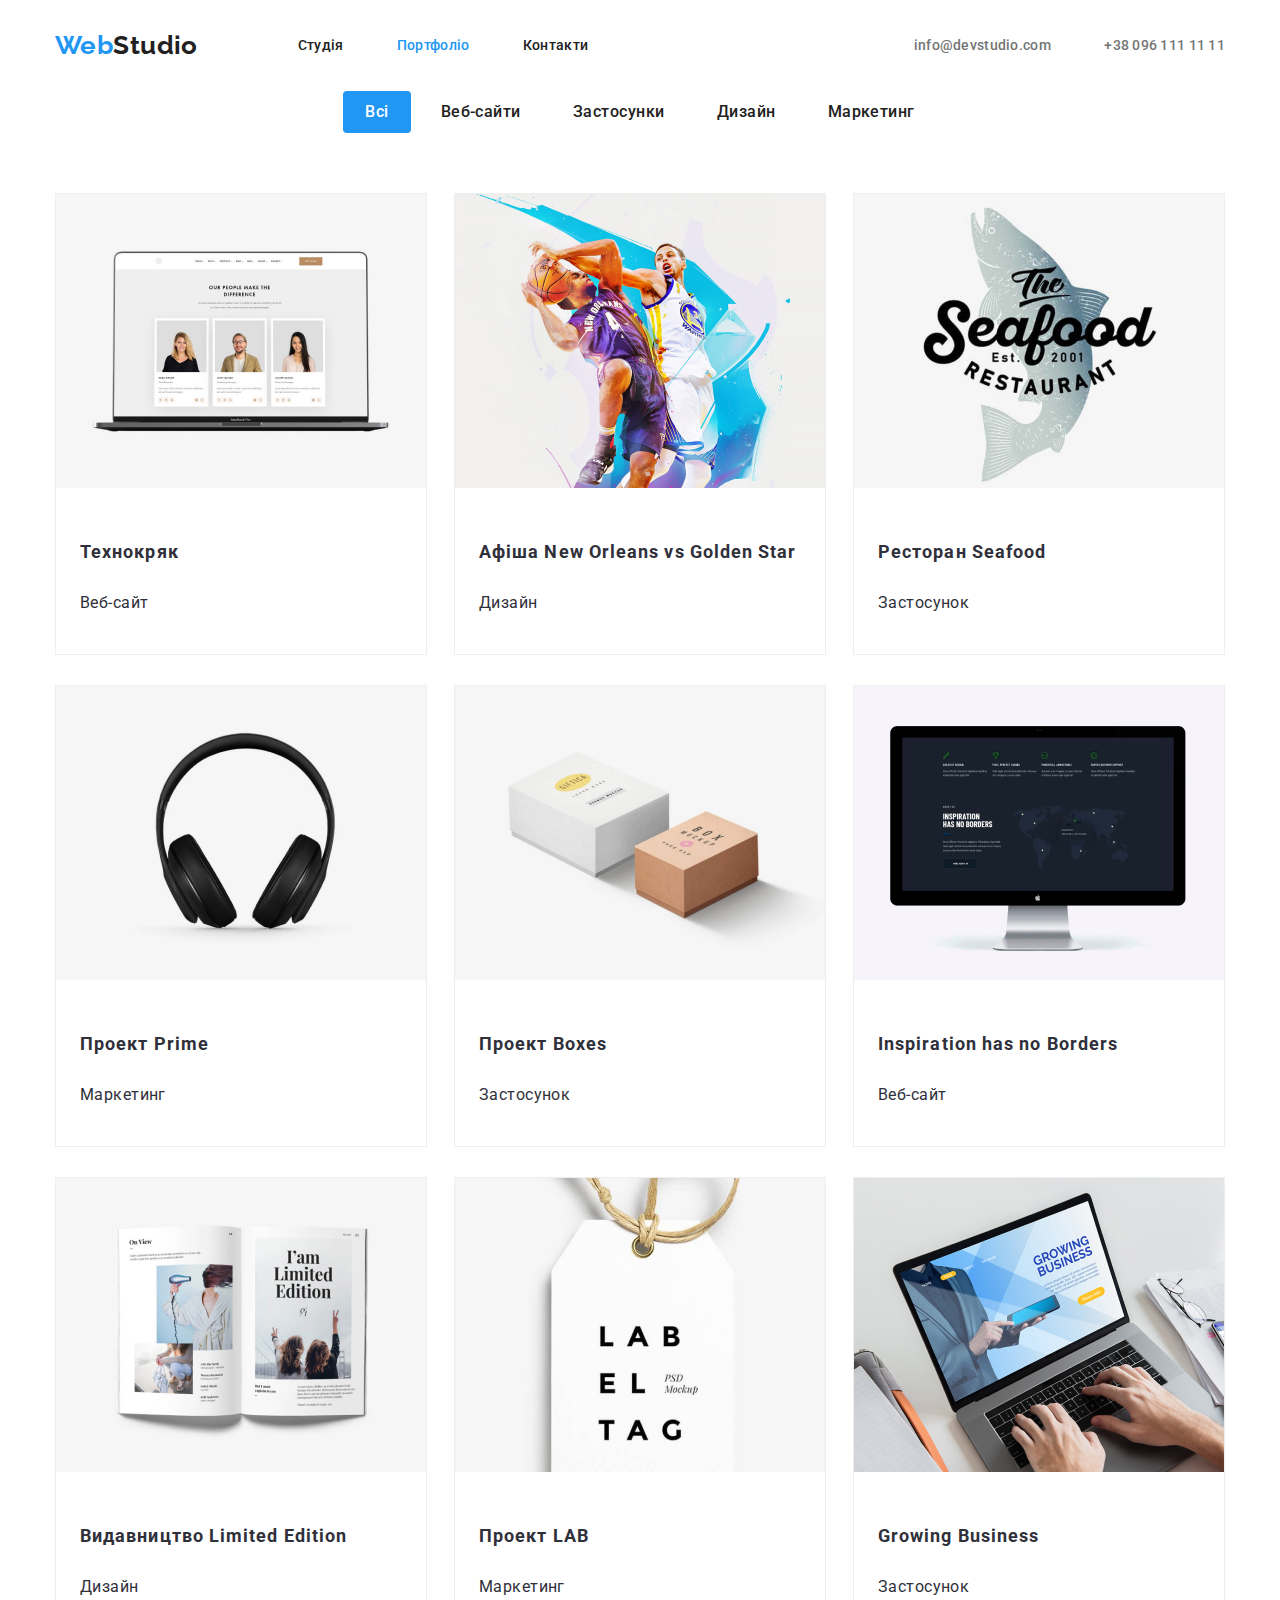
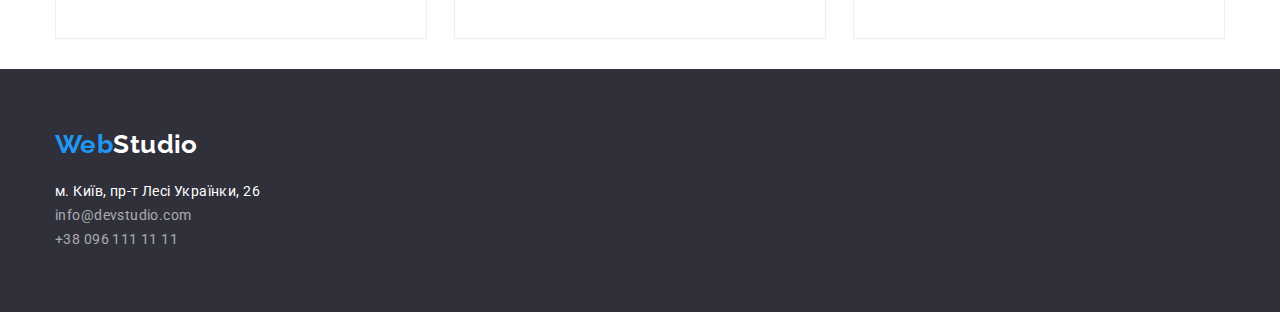
==== commit eff3dea5: "Add: team-list catalog-list" ====
--- a/portfolio.html
+++ b/portfolio.html
@@ -74,8 +74,10 @@
                   width="370"
                   height="294"
                 />
-                <h3 class="catalog-title">Технокряк</h3>
-                <p class="catalog-type">Веб-сайт</p>
+                <div class="catalog-content">
+                  <h3 class="catalog-title">Технокряк</h3>
+                  <p class="catalog-type">Веб-сайт</p>
+                </div>
               </a>
             </li>
 
@@ -87,8 +89,10 @@
                   width="370"
                   height="294"
                 />
-                <h3 class="catalog-title">Афіша New Orleans vs Golden Star</h3>
-                <p class="catalog-type">Дизайн</p>
+                <div class="catalog-content">
+                  <h3 class="catalog-title">Афіша New Orleans vs Golden Star</h3>
+                  <p class="catalog-type">Дизайн</p>
+                </div>
               </a>
             </li>
 
@@ -100,8 +104,10 @@
                   width="370"
                   height="294"
                 />
-                <h3 class="catalog-title">Ресторан Seafood</h3>
-                <p class="catalog-type">Застосунок</p>
+                <div class="catalog-content">
+                  <h3 class="catalog-title">Ресторан Seafood</h3>
+                  <p class="catalog-type">Застосунок</p>
+                </div>
               </a>
             </li>
 
@@ -113,8 +119,10 @@
                   width="370"
                   height="294"
                 />
-                <h3 class="catalog-title">Проект Prime</h3>
-                <p class="catalog-type">Маркетинг</p>
+                <div class="catalog-content">
+                  <h3 class="catalog-title">Проект Prime</h3>
+                  <p class="catalog-type">Маркетинг</p>
+                </div>
               </a>
             </li>
             <li class="inline catalog-item">
@@ -125,8 +133,10 @@
                   width="370"
                   height="294"
                 />
-                <h3 class="catalog-title">Проект Boxes</h3>
-                <p class="catalog-type">Застосунок</p>
+                <div class="catalog-content">
+                  <h3 class="catalog-title">Проект Boxes</h3>
+                  <p class="catalog-type">Застосунок</p>
+                </div>
               </a>
             </li>
 
@@ -138,8 +148,10 @@
                   width="370"
                   height="294"
                 />
-                <h3 class="catalog-title">Inspiration has no Borders</h3>
-                <p class="catalog-type">Веб-сайт</p>
+                <div class="catalog-content">
+                  <h3 class="catalog-title">Inspiration has no Borders</h3>
+                  <p class="catalog-type">Веб-сайт</p>
+                </div>
               </a>
             </li>
 
@@ -151,8 +163,10 @@
                   width="370"
                   height="294"
                 />
-                <h3 class="catalog-title">Видавництво Limited Edition</h3>
-                <p class="catalog-type">Дизайн</p>
+                <div class="catalog-content">
+                  <h3 class="catalog-title">Видавництво Limited Edition</h3>
+                  <p class="catalog-type">Дизайн</p>
+                </div>
               </a>
             </li>
 
@@ -164,16 +178,20 @@
                   width="370"
                   height="294"
                 />
-                <h3 class="catalog-title">Проект LAB</h3>
-                <p class="catalog-type">Маркетинг</p>
+                <div class="catalog-content">
+                  <h3 class="catalog-title">Проект LAB</h3>
+                  <p class="catalog-type">Маркетинг</p>
+                </div>
               </a>
             </li>
 
             <li class="inline catalog-item">
               <a href="" class="link catalog-link">
                 <img src="./images/portfolio/GrowingBusiness.jpg" alt="Фото проекту" />
-                <h3 class="catalog-title">Growing Business</h3>
-                <p class="catalog-type">Застосунок</p>
+                <div class="catalog-content">
+                  <h3 class="catalog-title">Growing Business</h3>
+                  <p class="catalog-type">Застосунок</p>
+                </div>
               </a>
             </li>
           </ul>
--- a/css/styles.css
+++ b/css/styles.css
@@ -350,4 +350,17 @@
 }
 .catalog-item {
   margin-top: 30px;
-}
+  border: 1px solid #eee;
+}
+
+.team-item {
+  background-color: var(--bg-bright-color);
+}
+.team-list {
+  display: flex;
+  align-items: center;
+  justify-content: space-between;
+}
+.catalog-content {
+  padding: 20px 24px;
+}
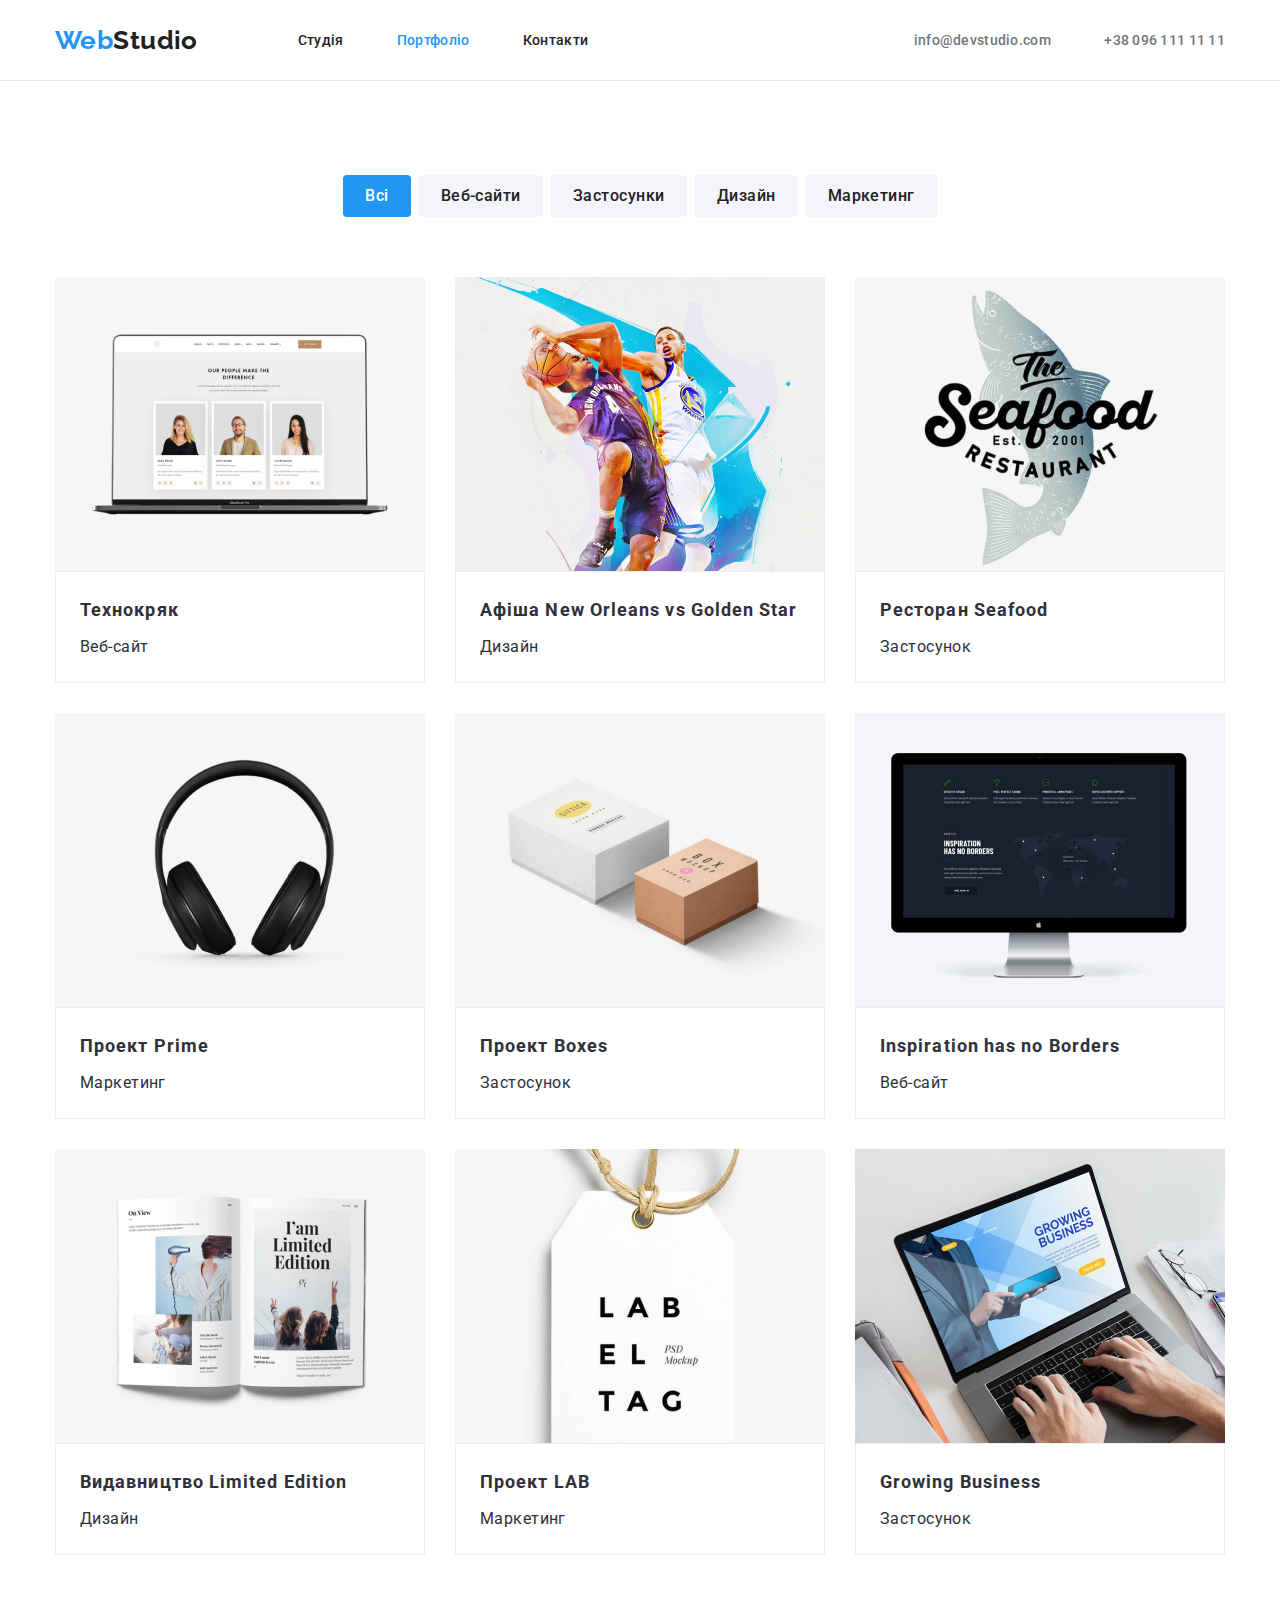
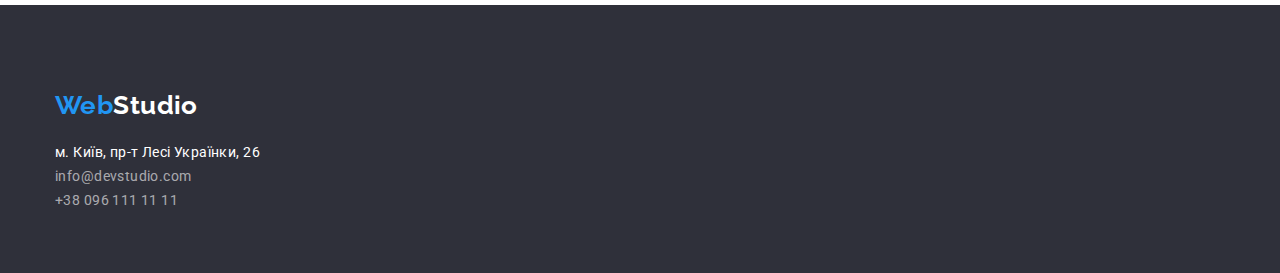
==== commit 5da9e7d6: "Ref 12.07 19:50" ====
--- a/portfolio.html
+++ b/portfolio.html
@@ -13,7 +13,7 @@
     <link rel="stylesheet" href="./css/styles.css" />
   </head>
   <body>
-    <header class="header">
+    <header class="header header-border">
       <!-- Навігація -->
       <div class="container header-flex">
         <nav class="nav nav-flex">
--- a/css/styles.css
+++ b/css/styles.css
@@ -49,9 +49,12 @@
   letter-spacing: 0.03em;
 }
 
+img {
+  display: block;
+}
+
 .header {
-  padding-top: 30px;
-  padding-bottom: 30px;
+  height: 80px;
 }
 .no-margin {
   margin: 0;
@@ -151,6 +154,8 @@
   font-family: 'Raleway', sans-serif;
 
   margin-right: 50px;
+  margin-top: 25px;
+  margin-bottom: 25px;
 }
 .black-logo {
   color: var(--text-secondery-color);
@@ -166,7 +171,7 @@
 
 /* Buttons */
 .button {
-  background: var(--bg-bright-color);
+  background-color: var(--bg-dim-color);
   color: var(--text-secondery-color);
 
   font-weight: 500;
@@ -189,7 +194,7 @@
 }
 .accente-button {
   background: var(--accente-color);
-  color: var(--bg-bright-color);
+  color: var(--bg-dim-color);
 }
 .accente-button:focus,
 .accente-button:hover {
@@ -208,7 +213,6 @@
   text-align: center;
 
   margin: 0 auto;
-  margin-top: 45px;
   padding: 15px 32px;
 }
 
@@ -217,13 +221,11 @@
 /*sections background */
 .bg-bright {
   background: var(--bg-bright-color);
-  padding-top: 95px;
   padding-bottom: 95px;
 }
 
 .bg-dim {
   background: var(--bg-dim-color);
-  padding-top: 95px;
   padding-bottom: 95px;
 }
 
@@ -241,11 +243,11 @@
   letter-spacing: 0.06em;
   text-transform: uppercase;
 
-  max-width: 600px;
   margin: 0 auto;
+  margin-bottom: 30px;
 }
 .why-us {
-  padding-bottom: 94px;
+  padding-top: 94px;
 }
 .why-us-title {
   color: var(--text-secondery-color);
@@ -253,27 +255,40 @@
   text-transform: uppercase;
   text-align: left;
 }
+
+.team {
+  padding-top: 95px;
+}
 .team-disc {
   font-size: 16px;
   line-height: 1.18;
   text-align: center;
-}
+
+  margin-top: 10px;
+  padding-bottom: 30px;
+}
+
 .team-title {
   color: var(--text-secondery-color);
   font-size: 16px;
   line-height: 1.18;
   text-align: center;
+  padding-top: 30px;
 }
 
 /* portfolio.html */
 
+.catalog {
+  margin-top: 94px;
+  margin-bottom: 50px;
+}
 .catalog-link {
   color: var(--bg-primary-color);
 }
 .catalog-link:focus,
 .catalog-link:hover {
   color: var(--bg-primary-color);
-  text-decoration: underline;
+  text-decoration: none;
 }
 .curent-filter {
   background: var(--accente-color);
@@ -282,11 +297,14 @@
 .catalog-type {
   font-size: 16px;
   line-height: 1.88;
+  margin: 0;
 }
 .catalog-title {
   font-size: 18px;
   line-height: 2;
   letter-spacing: 0.06em;
+  margin: 0;
+  margin-bottom: 4px;
 }
 
 .container {
@@ -307,10 +325,12 @@
   align-items: center;
   justify-content: space-between;
 }
-
-.feature-item + .feature-item {
+li.feature-item {
+  width: 270px;
+}
+/* .feature-item + .feature-item {
   margin-left: 30px;
-}
+} */
 
 .feature-list {
   display: flex;
@@ -350,7 +370,6 @@
 }
 .catalog-item {
   margin-top: 30px;
-  border: 1px solid #eee;
 }
 
 .team-item {
@@ -363,4 +382,9 @@
 }
 .catalog-content {
   padding: 20px 24px;
-}
+  border: 1px solid #eee;
+}
+
+.header-border {
+  border-bottom: solid 1px #e5e5e5;
+}
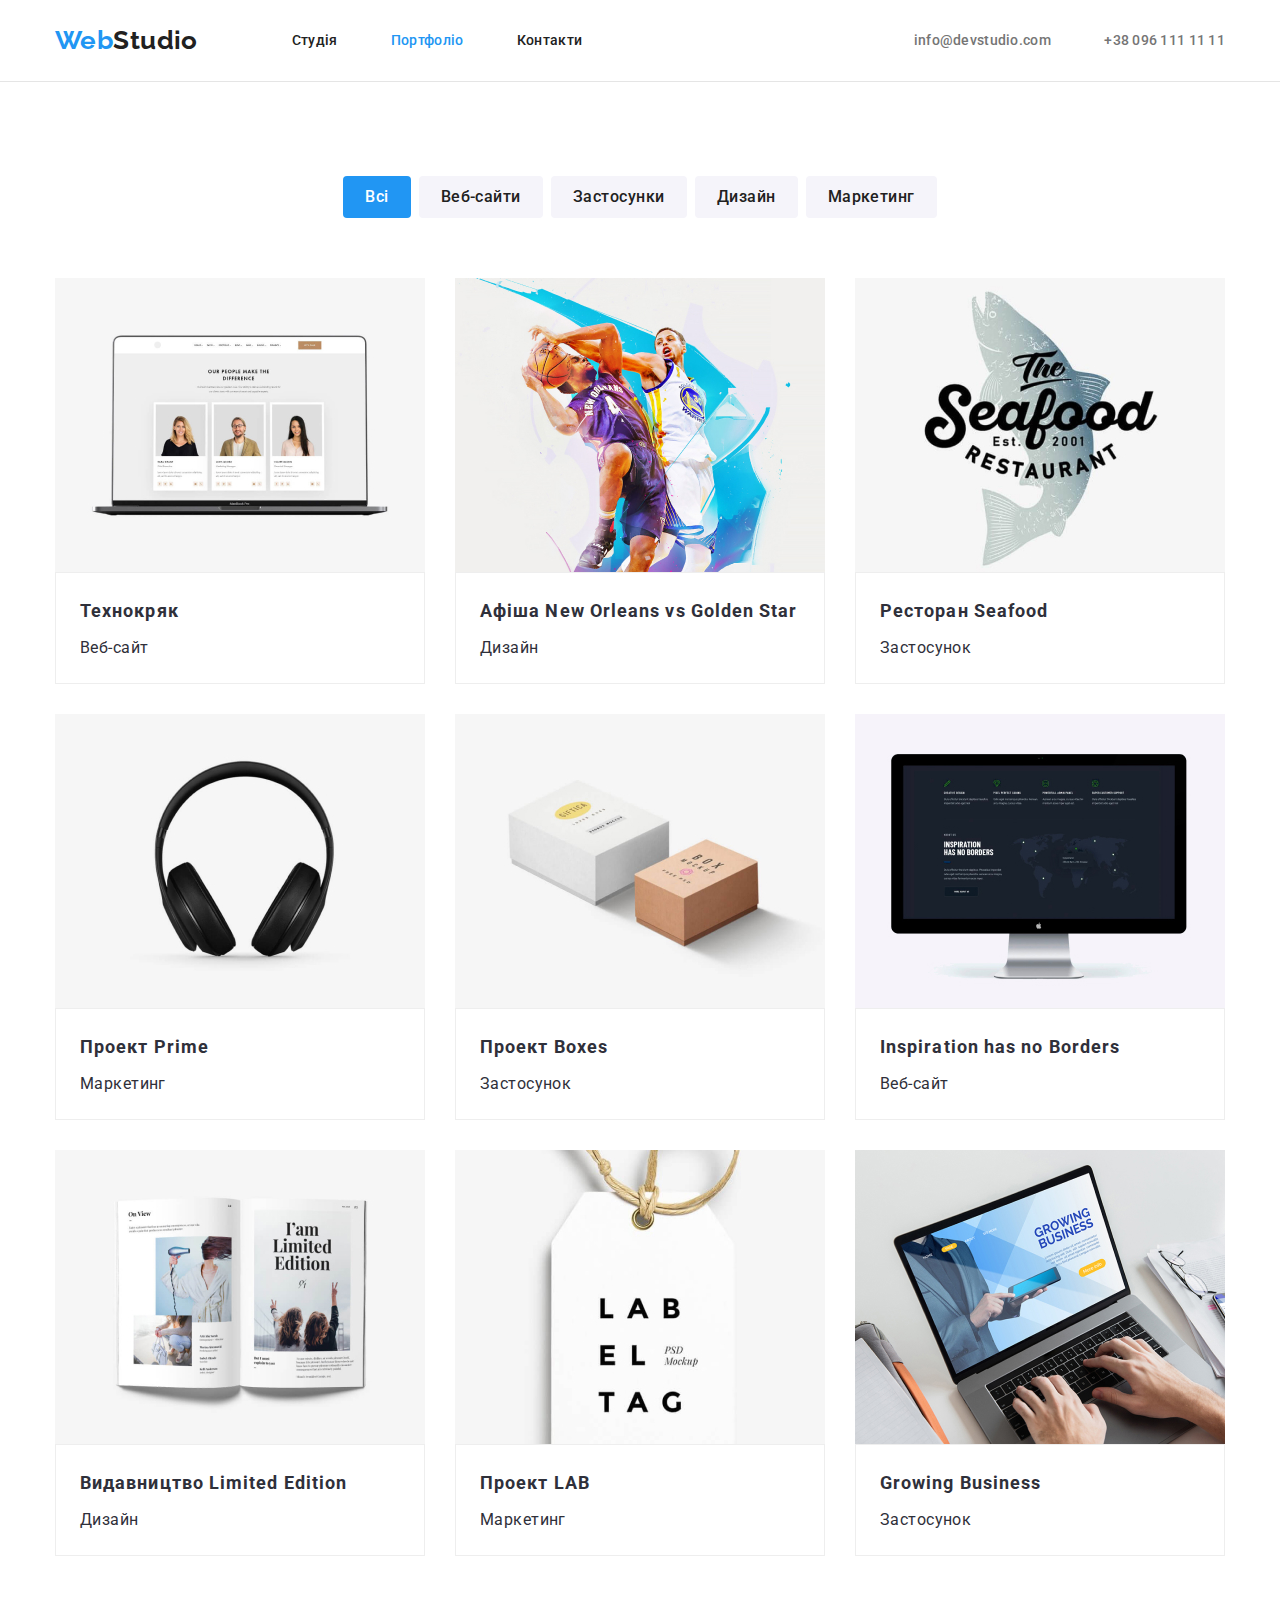
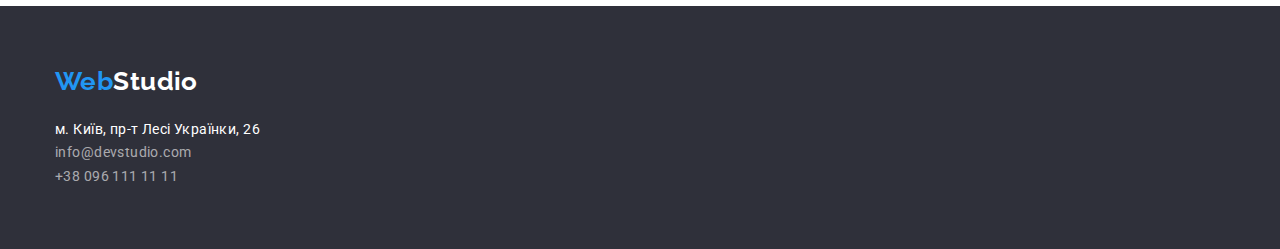
==== commit a0eba804: "1" ====
--- a/portfolio.html
+++ b/portfolio.html
@@ -19,13 +19,13 @@
         <nav class="nav nav-flex">
           <a href="./index.html" class="logo">Web<span class="black-logo">Studio</span></a>
           <ul class="nav-ul ul-list">
-            <li class="inline">
+            <li class="inline nav-item">
               <a href="./index.html" class="link nav-link">Студія</a>
             </li>
-            <li class="inline">
+            <li class="inline nav-item">
               <a href="./portfolio.html" class="link nav-link curent-page">Портфоліо</a>
             </li>
-            <li class="inline"><a href="" class="link nav-link">Контакти</a></li>
+            <li class="inline nav-item"><a href="" class="link nav-link">Контакти</a></li>
           </ul>
         </nav>
         <!-- Контакти -->
--- a/css/styles.css
+++ b/css/styles.css
@@ -27,6 +27,10 @@
   --text-primary-color: #757575;
   --text-contacts-color: rgba(255, 255, 255, 0.6);
 }
+
+* {
+  box-sizing: border-box;
+}
 /* def ul-list */
 ul {
   list-style: none;
@@ -49,13 +53,15 @@
   letter-spacing: 0.03em;
 }
 
+.header {
+  padding-top: 25px;
+  padding-bottom: 25px;
+}
+
 img {
   display: block;
 }
 
-.header {
-  height: 80px;
-}
 .no-margin {
   margin: 0;
 }
@@ -136,7 +142,8 @@
   font-weight: 500;
   line-height: 1.14;
   letter-spacing: 0.02em;
-
+}
+.nav-item + .nav-item {
   margin-left: 50px;
 }
 .curent-page {
@@ -153,9 +160,7 @@
   font-weight: 700;
   font-family: 'Raleway', sans-serif;
 
-  margin-right: 50px;
-  margin-top: 25px;
-  margin-bottom: 25px;
+  margin-right: 94px;
 }
 .black-logo {
   color: var(--text-secondery-color);
@@ -245,6 +250,8 @@
 
   margin: 0 auto;
   margin-bottom: 30px;
+
+  width: 700px;
 }
 .why-us {
   padding-top: 94px;
@@ -308,7 +315,8 @@
 }
 
 .container {
-  max-width: 1170px;
+  width: 100%;
+  max-width: 1200px;
   margin: 0 auto;
   padding-left: 15px;
   padding-right: 15px;
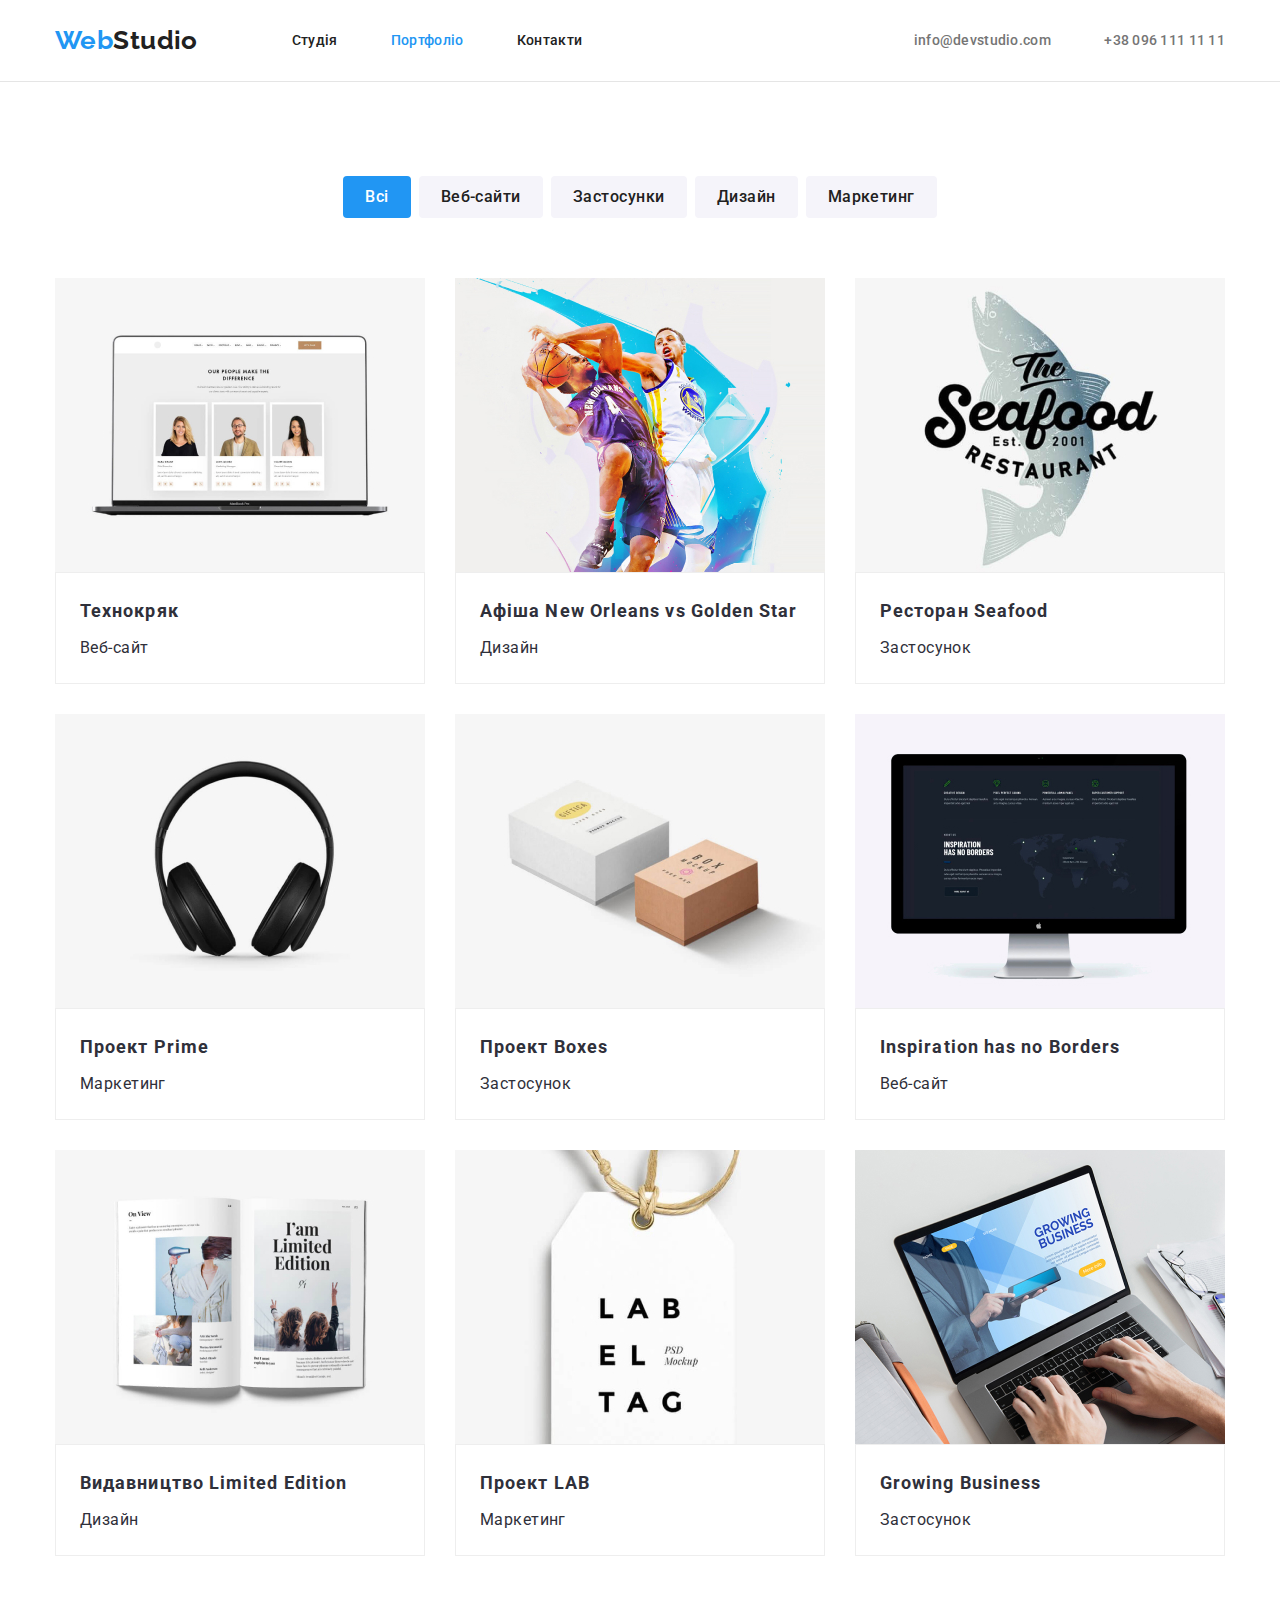
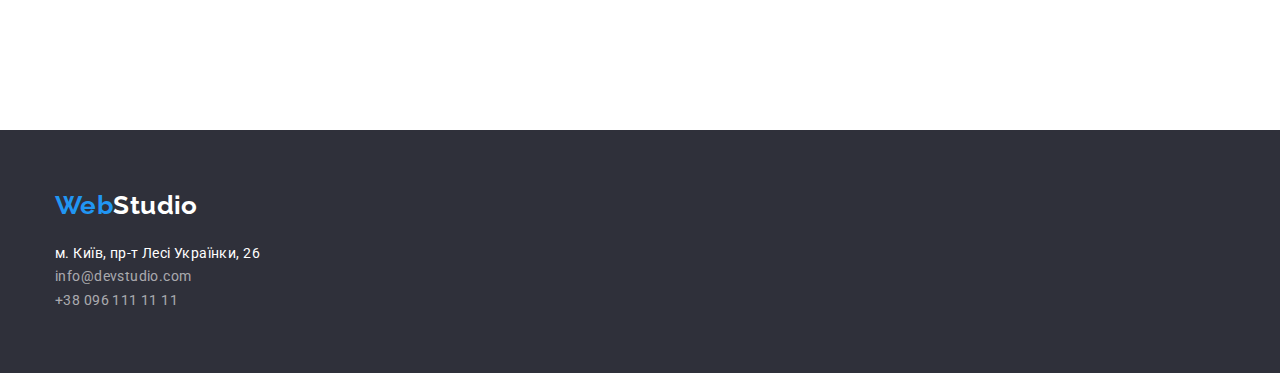
==== commit 36a52308: "1" ====
--- a/portfolio.html
+++ b/portfolio.html
@@ -42,7 +42,7 @@
       </div>
     </header>
     <main>
-      <section class="catalog">
+      <section class="catalog section">
         <div class="container">
           <h1 class="visually-hidden">Заголовок1</h1>
           <ul class="filter-list">
--- a/css/styles.css
+++ b/css/styles.css
@@ -93,6 +93,7 @@
   text-align: center;
 
   margin-bottom: 50px;
+  padding-bottom: 95px;
 }
 
 /* Links */
@@ -226,12 +227,10 @@
 /*sections background */
 .bg-bright {
   background: var(--bg-bright-color);
-  padding-bottom: 95px;
 }
 
 .bg-dim {
   background: var(--bg-dim-color);
-  padding-bottom: 95px;
 }
 
 /* Section one Buisnes solution */
@@ -321,7 +320,9 @@
   padding-left: 15px;
   padding-right: 15px;
 }
-
+section {
+  padding-bottom: 94px;
+}
 .nav-flex {
   display: flex;
   justify-self: flex-start;
